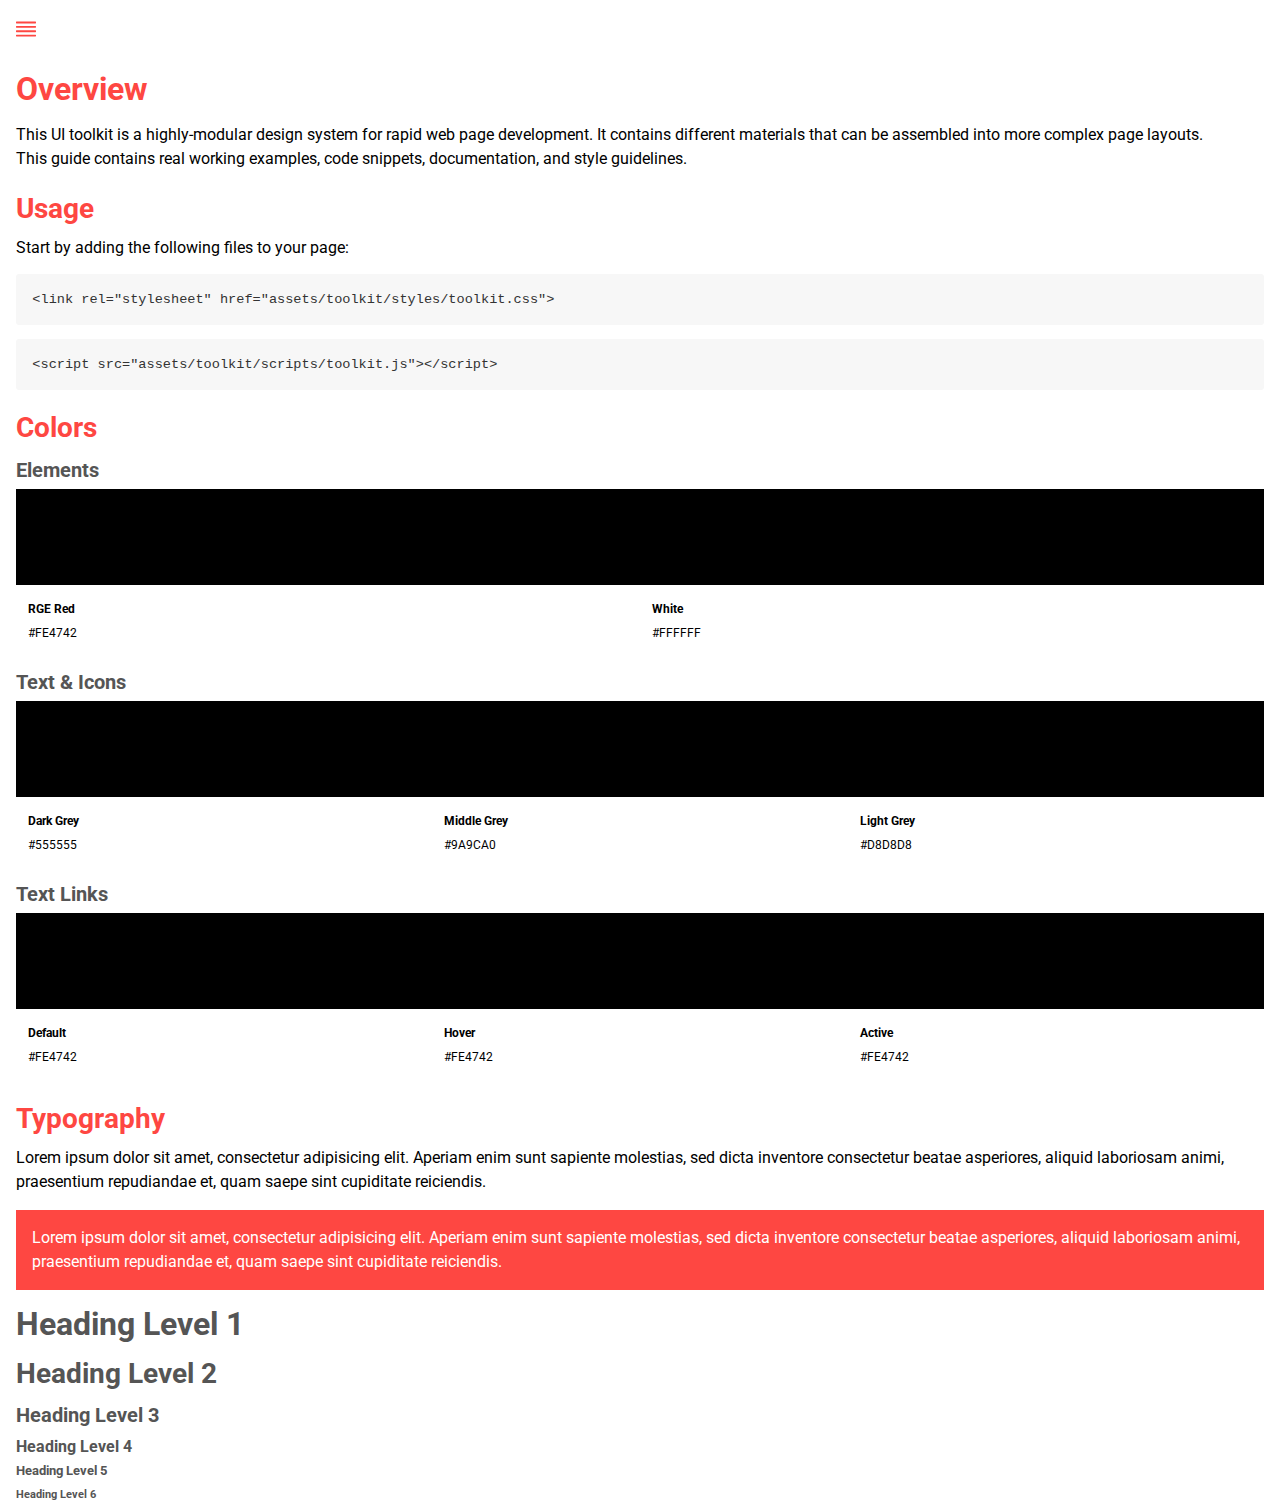
==== index.html @ f5a09e76 "adding in colors" ====
<!doctype html>
<html lang="">
<head>

	<meta charset="utf-8">
	<meta http-equiv="x-ua-compatible" content="ie=edge">
	<meta name="viewport" content="width=device-width, initial-scale=1">

	<title>Overview | Fabricator</title>

	<!-- reset styles -->
	<link rel="stylesheet" href=".//assets/toolkit/styles/reset.css">
	<!-- /reset styles -->

	<link rel="stylesheet" href=".//assets/fabricator/styles/f.css">

	<!-- toolkit styles -->
	<link rel="stylesheet" href=".//assets/toolkit/styles/toolkit.css">
	<!-- /toolkit styles -->

	<!-- custom fonts -->
	<link href="https://fonts.googleapis.com/css?family=Roboto" rel="stylesheet">
	<!-- /custom fonts -->

</head>
<body>

		<!-- fabricator icons -->
		<svg style="display: none;">
			<symbol id="f-icon-code" viewBox="0 0 512 512">
				<path d="M377.3 121.3l-40.5 40.4 94.4 94.3-94.4 94.3 40.5 40.4L512 256zM134.7 121.3L0 256l134.7 134.7 40.5-40.4L80.8 256l94.4-94.3zM281.8 103.8zM230.183 408.16l-29.233-7.97 80.85-296.484 29.234 7.972z"/>
			</symbol>
			<symbol id="f-icon-notes" viewBox="0 0 512 512">
				<path d="M443.8 0H68.2C30.6 0 0 30.5 0 68v264.2c0 16.6 8.9 29.5 25.9 37.5 15.3 7.2 33.1 8.4 40.1 8.5V512l201.6-134h176.1c37.6 0 68.2-30.3 68.2-67.8V68c.1-37.5-30.5-68-68.1-68zM114 438V330H68.2c-11.1 0-19.2-8.8-19.2-19.8V68c0-11 8.2-20 19.2-20h375.5c11.1 0 19.2 9 19.2 20v242.2c0 11-8.2 19.8-19.2 19.8H244.2L114 438z"/>
			</symbol>
			<symbol id="f-icon-labels" viewBox="0 0 512 512">
				<path d="M304 280c0 13.2-10.8 24-24 24h-48c-13.2 0-24-10.8-24-24v-48c0-13.2 10.8-24 24-24h48c13.2 0 24 10.8 24 24v48zM464 280c0 13.2-10.8 24-24 24h-48c-13.2 0-24-10.8-24-24v-48c0-13.2 10.8-24 24-24h48c13.2 0 24 10.8 24 24v48zM144 280c0 13.2-10.8 24-24 24H72c-13.2 0-24-10.8-24-24v-48c0-13.2 10.8-24 24-24h48c13.2 0 24 10.8 24 24v48z"/>
			</symbol>
			<symbol id="f-icon-menu" viewBox="0 0 512 512">
				<path d="M512 100c0 6.6-5.4 12-12 12H12c-6.6 0-12-5.4-12-12V76c0-6.6 5.4-12 12-12h488c6.6 0 12 5.4 12 12v24zM512 212c0 6.6-5.4 12-12 12H12c-6.6 0-12-5.4-12-12v-24c0-6.6 5.4-12 12-12h488c6.6 0 12 5.4 12 12v24zM512 324c0 6.6-5.4 12-12 12H12c-6.6 0-12-5.4-12-12v-24c0-6.6 5.4-12 12-12h488c6.6 0 12 5.4 12 12v24zM512 436c0 6.6-5.4 12-12 12H12c-6.6 0-12-5.4-12-12v-24c0-6.6 5.4-12 12-12h488c6.6 0 12 5.4 12 12v24z"/>
			</symbol>
			<symbol id="f-icon-settings" viewBox="0 0 512 512">
				<path d="M256 377.3c-67.5 0-121.6-53.9-121.6-121.3s54-121.3 121.6-121.3S377.6 188.6 377.6 256 323.5 377.3 256 377.3zm0-215.6c-52.7 0-94.6 41.8-94.6 94.3s41.9 94.3 94.6 94.3 94.6-41.8 94.6-94.3-41.9-94.3-94.6-94.3zM293.2 512h-72.9L200 450c-13.5-4-27-9.4-39.2-16.2l-59.4 29.6L50 412.3 79.7 353c-6.8-12.1-12.2-25.6-16.2-39.1L0 292.4v-72.8l62.1-20.2c4.1-13.5 9.5-26.9 16.2-39.1L48.6 101 100 49.9l59.4 29.6c12.2-6.7 25.7-12.1 39.2-16.2L220.2 0h72.9l20.3 62c13.5 4 27 9.4 39.2 16.2L412 48.5l51.3 51.2-29.7 59.3c6.8 12.1 12.2 25.6 16.2 39.1l62.1 20.2V291l-62.1 20.2c-4.1 13.5-9.5 26.9-16.2 39.1l29.7 59.3-51.3 51.2-59.4-29.6c-12.2 6.7-25.7 12.1-39.2 16.2L293.2 512zm-54.1-26.9h35.1l18.9-57.9 6.8-1.3c16.2-4 31.1-10.8 45.9-18.9l6.8-4 54 26.9 24.3-24.3-27-53.9 4.1-6.7c8.1-13.5 14.9-29.6 18.9-45.8l1.4-6.7 58.1-18.9v-35l-58.1-18.9-1.4-6.7c-4.1-16.2-10.8-31-18.9-45.8l-4.1-6.7 27-53.9-24.3-24.3-54 26.9-6.8-4c-14.8-8.2-29.7-14.9-45.9-19l-6.8-1.3L274.2 27h-35.1l-18.9 57.9-6.8 1.3c-16.2 4-31.1 10.8-45.9 18.9l-6.8 4-54-26.9-24.3 24.3 27 53.9-4.1 6.7c-8.1 13.5-14.9 29.6-18.9 45.8l-1.4 6.7-58 18.9v35l58.1 18.9 1.4 6.7c4.1 16.2 10.8 31 18.9 45.8l4.1 6.7-27 53.9 24.3 24.3 54-26.9 6.8 4c14.9 8.1 29.7 14.8 45.9 18.9l6.8 1.3 18.8 58z"/>
			</symbol>
		</svg>
		<!-- /fabricator icons -->
		<!-- fabricator menu -->
		<div class="f-menu">
		
			<div class="f-controls">
				<div class="f-control f-global-control" data-f-toggle-control="labels" title="Toggle Labels">
					<svg>
						<use xlink:href="#f-icon-labels" />
					</svg>
				</div>
				<div class="f-control f-global-control" data-f-toggle-control="notes" title="Toggle Notes">
					<svg>
						<use xlink:href="#f-icon-notes" />
					</svg>
				</div>
				<div class="f-control f-global-control" data-f-toggle-control="code" title="Toggle Code">
					<svg>
						<use xlink:href="#f-icon-code" />
					</svg>
				</div>
			</div>
		
			<ul>
		
				<li>
					<a href="index.html" class="f-menu__heading">Overview</a>
				</li>
		
				<li>
					<a href="components.html" class="f-menu__heading">Components</a>
					<ul>
						<li>
							<a href="components.html#button">Button</a>
						</li>
						<li>
							<a href="components.html#checkbox">Checkbox</a>
						</li>
						<li>
							<a href="components.html#lists">Lists</a>
						</li>
						<li>
							<a href="components.html#paragraph">Paragraph</a>
						</li>
						<li>
							<a href="components.html#radio">Radio</a>
						</li>
						<li>
							<a href="components.html#select">Select</a>
						</li>
						<li>
							<a href="components.html#table">Table</a>
						</li>
						<li>
							<a href="components.html#text-input">Text Input</a>
						</li>
						<li>
							<a href="components.html#textarea">Textarea</a>
						</li>
					</ul>
				</li>
				<li>
					<a href="structures.html" class="f-menu__heading">Structures</a>
					<ul>
						<li>
							<a href="structures.html#form">Form</a>
						</li>
					</ul>
				</li>
		
				<li>
					<a href="pages.html" class="f-menu__heading">Pages</a>
					<ul>
						<li>
							<a href="pages/home.html" target="_blank">Home</a>
						</li>
					</ul>
				</li>
		
				<li>
					<a href="docs.html" class="f-menu__heading">Docs</a>
					<ul>
						<li>
							<a href="docs.html#javascript">Javascript</a>
						</li>
					</ul>
				</li>
		
			</ul>
		
		
		</div>
		<!-- /fabricator menu -->
		<div class="f-container">
			<div class="f-control-bar">
				<div class="f-control f-menu-toggle">
					<svg>
						<use xlink:href="#f-icon-menu" />
					</svg>
				</div>
			</div>


	
<h1 class="headers-PatternLibrary">Overview</h1>

<p>This UI toolkit is a highly-modular design system for rapid web page development. It contains different materials that can be assembled into more complex page layouts.</p>

<p>This guide contains real working examples, code snippets, documentation, and style guidelines.</p>

<h2 class="headers-PatternLibrary">Usage</h2>

<p>Start by adding the following files to your page:</p>

<pre class="language-markup"><code class="language-markup">&lt;link rel=&quot;stylesheet&quot; href=&quot;assets/toolkit/styles/toolkit.css&quot;&gt;</code></pre>

<pre class="language-markup"><code class="language-markup">&lt;script src=&quot;assets/toolkit/scripts/toolkit.js&quot;&gt;&lt;/script&gt;</code></pre>


<h2 class="headers-PatternLibrary">Colors</h2>

<h3>Elements</h3>
	<div class="f-color-chips">
		<div class="f-color-chip">
			<div class="f-color-chip__name">RGE Red</div>
			<div class="f-color-chip__color">#FE4742</div>
		</div>
		<div class="f-color-chip">
			<div class="f-color-chip__name">White</div>
			<div class="f-color-chip__color">#FFFFFF</div>
		</div>
	</div>
<h3>Text &amp; Icons</h3>
	<div class="f-color-chips">
		<div class="f-color-chip">
			<div class="f-color-chip__name">Dark Grey</div>
			<div class="f-color-chip__color">#555555</div>
		</div>
		<div class="f-color-chip">
			<div class="f-color-chip__name">Middle Grey</div>
			<div class="f-color-chip__color">#9A9CA0</div>
		</div>
		<div class="f-color-chip">
			<div class="f-color-chip__name">Light Grey</div>
			<div class="f-color-chip__color">#D8D8D8</div>
		</div>
	</div>
<h3>Text Links</h3>
		<div class="f-color-chips">
			<div class="f-color-chip">
				<div class="f-color-chip__name">Default</div>
				<div class="f-color-chip__color">#FE4742</div>
			</div>
			<div class="f-color-chip">
				<div class="f-color-chip__name">Hover</div>
				<div class="f-color-chip__color">#FE4742</div>
			</div>
			<div class="f-color-chip">
				<div class="f-color-chip__name">Active</div>
				<div class="f-color-chip__color">#FE4742</div>
			</div>
		</div>


<h2 class="headers-PatternLibrary">Typography</h2>

<p>Lorem ipsum dolor sit amet, consectetur adipisicing elit. Aperiam enim sunt sapiente molestias, sed dicta inventore consectetur beatae asperiores, aliquid laboriosam animi, praesentium repudiandae et, quam saepe sint cupiditate reiciendis.</p>

<div class="row-Red">
<p class="text-White">Lorem ipsum dolor sit amet, consectetur adipisicing elit. Aperiam enim sunt sapiente molestias, sed dicta inventore consectetur beatae asperiores, aliquid laboriosam animi, praesentium repudiandae et, quam saepe sint cupiditate reiciendis.</p>
</div>

<h1>Heading Level 1</h1>
<h2>Heading Level 2</h2>
<h3>Heading Level 3</h3>
<h4>Heading Level 4</h4>
<h5>Heading Level 5</h5>
<h6>Heading Level 6</h6>



		</div>
	<script src=".//assets/fabricator/scripts/f.js"></script>

	<!-- toolkit scripts -->
	<script src=".//assets/toolkit/scripts/toolkit.js"></script>
	<!-- /toolkit scripts -->

</body>
</html>
---- assets/fabricator/styles/f.css ----
/**
 * Fabricator styles
 * @author Luke Askew
 * Class selectors are namespaced with "f-"
 */
/**
 * Github-like theme for Prism.js
 * @author Luke Askew http://github.com/lukeaskew
 */
code,
code[class*='language-'],
pre[class*='language-'] {
  color: #333;
  text-align: left;
  white-space: pre;
  word-spacing: normal;
  -moz-tab-size: 4;
       tab-size: 4;
  -webkit-hyphens: none;
      -ms-hyphens: none;
          hyphens: none;
  font-family: Consolas, 'Liberation Mono', Menlo, Courier, monospace;
  line-height: 1.4;
  direction: ltr;
  cursor: text;
  letter-spacing: normal; }

pre[class*='language-'] {
  overflow: auto;
  margin: 1em 0;
  padding: 1.2em;
  border-radius: 3px;
  font-size: 85%; }

p code,
li code,
table code {
  margin: 0;
  border-radius: 3px;
  padding: 0.2em 0;
  font-size: 85%; }
  p code:before, p code:after,
  li code:before,
  li code:after,
  table code:before,
  table code:after {
    letter-spacing: -0.2em;
    content: '\00a0'; }

code,
:not(pre) > code[class*='language-'],
pre[class*='language-'] {
  background: #f7f7f7; }

:not(pre) > code[class*='language-'] {
  padding: 0.1em;
  border-radius: 0.3em; }

.token.comment, .token.prolog, .token.doctype, .token.cdata {
  color: #969896; }

.token.punctuation, .token.string, .token.atrule, .token.attr-value {
  color: #183691; }

.token.property, .token.tag {
  color: #63a35c; }

.token.boolean, .token.number {
  color: #0086b3; }

.token.selector, .token.attr-name,
.token.attr-value .punctuation:first-child, .token.keyword, .token.regex, .token.important {
  color: #a71d5d; }

.token.operator, .token.entity, .token.url,
.language-css .token.string {
  color: #a71d5d; }

.token.entity {
  cursor: help; }

.namespace {
  opacity: 0.7; }

.f-color-chips {
  display: flex;
  flex-wrap: wrap; }

.f-color-chip {
  flex-grow: 1;
  flex-shrink: 0;
  flex-basis: 100%;
  border-top-width: 8em;
  border-top-style: solid;
  border-bottom-width: 0;
  border-bottom-style: solid;
  background-color: #fff;
  font-weight: 700;
  font-size: 0.75em;
  padding: 1em;
  margin-bottom: 2em; }
  @media (min-width: 60em) {
    .f-color-chip {
      flex-basis: 13em; } }
  .f-color-chip .f-color-chip__color {
    background-color: #fff;
    content: attr(data-color);
    font-weight: 400; }

.f-controls {
  box-sizing: border-box; }
  .f-controls:after {
    clear: both; }
  .f-controls:before, .f-controls:after {
    display: table;
    content: ' '; }
  .f-controls .f-control {
    display: block;
    float: left;
    text-align: center;
    width: 33.33333%;
    margin: 0;
    padding: 1rem 0; }
    .f-controls .f-control.f-active {
      box-shadow: inset 0 0.25rem 0 0 #FE4742; }
      .f-controls .f-control.f-active use {
        fill: #FE4742; }
    .f-controls .f-control svg {
      vertical-align: middle; }
      .f-controls .f-control svg use {
        fill: #FE4742; }

.f-control {
  box-sizing: border-box;
  display: inline-block;
  cursor: pointer;
  margin-left: 0.66rem; }
  .f-control:first-child {
    margin-left: 0; }
  .f-control svg {
    width: 1.25rem;
    height: 1.25rem; }
    .f-control svg use {
      fill: #FE4742; }

.f-control-bar {
  padding: 1rem 0; }
  .f-control-bar:after {
    clear: both; }
  .f-control-bar:before, .f-control-bar:after {
    display: table;
    content: ' '; }

.f-menu-toggle {
  cursor: pointer;
  vertical-align: middle; }
  .f-menu-toggle svg {
    display: block;
    float: left;
    margin-bottom: -1px; }

.f-item-group {
  margin-top: 3rem;
  margin-bottom: 3rem;
  padding-bottom: 3rem;
  border-bottom: 1px solid #cccccc; }
  .f-item-group:after {
    clear: both; }
  .f-item-group:before, .f-item-group:after {
    display: table;
    content: ' '; }
  .f-item-group:last-child {
    border-bottom: 0;
    margin-bottom: 0; }
  .f-item-group ~ .f-item-group {
    margin-top: 0; }
  .f-item-group > .f-item-group {
    padding-bottom: 1.5rem;
    margin-bottom: 1.5rem;
    border-bottom: 0; }
    .f-item-group > .f-item-group:first-of-type {
      margin-top: 0; }
    .f-item-group > .f-item-group:last-child {
      margin-bottom: 0;
      padding-bottom: 0; }

.f-item-code {
  margin-top: 2rem; }

.f-item-preview:after {
  clear: both; }

.f-item-preview:before, .f-item-preview:after {
  display: table;
  content: ' '; }

.f-item-border-bottom {
  border-bottom: 1px solid #cccccc; }

.f-item-heading-group {
  margin-bottom: 2rem;
  vertical-align: middle; }
  .f-item-heading-group:after {
    clear: both; }
  .f-item-heading-group:before, .f-item-heading-group:after {
    display: table;
    content: ' '; }

.f-item-heading {
  margin-top: 0;
  margin-bottom: 0;
  display: inline-block;
  vertical-align: middle;
  line-height: 1; }

.f-item-controls {
  display: inline-block;
  vertical-align: middle;
  margin-left: 0.5rem; }
  .f-item-controls .f-control {
    width: 1.25rem;
    height: 1.25rem;
    display: block;
    float: left; }
    .f-item-controls .f-control:hover use {
      fill: #FE4742; }
    .f-item-controls .f-control use {
      fill: #FE4742; }

.f-item-hidden {
  display: none; }

.f-item-notes {
  font-size: 0.875rem; }

html {
  height: 100%; }
  html.f-menu-active {
    overflow: hidden; }
    @media (min-width: 60em) {
      html.f-menu-active {
        overflow: auto; } }

body {
  margin: 0;
  position: relative; }
  .f-menu-active body {
    width: 100%;
    height: 100%;
    overflow: hidden; }
    @media (min-width: 60em) {
      .f-menu-active body {
        overflow: auto;
        height: auto; } }

.f-container {
  box-sizing: border-box;
  position: relative;
  padding: 0 1em;
  z-index: 0;
  min-height: 100vh; 
  -webkit-transition: all .5s;
  -o-transition: all .5s;
  -moz-transition: all .5s;
  transition: all .5s;}
  .f-container:after {
    clear: both; }
  .f-container:before, .f-container:after {
    display: table;
    content: ' '; }
  .f-menu-active .f-container {
    transform: translate(14rem, 0); }
    @media (min-width: 60em) {
      .f-menu-active .f-container {
        margin-left: 14rem;
        transform: translate(0, 0); } }

.f-menu {
  box-sizing: border-box;
  position: fixed;
  top: 0;
  left: 0;
  transform: translate(-14rem, 0);
  width: 14rem;
  height: 100%;
  z-index: 1;
  background-color: white;
  overflow-x: hidden;
  overflow-y: auto;
  -webkit-overflow-scrolling: touch; 
  -webkit-transition: all .5s;
  -moz-transition: all .5s;
  -o-transition: all .5s;
  transition: all .5s;
}
  .f-menu-active .f-menu {
    transform: translate(0, 0); 
    -webkit-transition: all .5s;
    -moz-transition: all .5s;
    -o-transition: all .5s;
    transition: all .5s;}
  .f-menu ul {
    margin-top: 0;
    margin-bottom: 0;
    padding-left: 0; }
  .f-menu > ul {
    margin-top: 0;
    margin-bottom: 1rem; }
    .f-menu > ul > li {
      margin-top: 1rem; }
  .f-menu li {
    list-style-type: none;
    margin-top: 0;
    margin-bottom: 0; }
  .f-menu a {
    display: block;
    padding: 0.33rem 2rem;
    color: #757575 !important;
    text-decoration: none;
    font-size: 0.875rem;
    line-height: 1.5; }
    .f-menu a:hover {
      color: #757575 !important;
      text-decoration: underline; }
    .f-menu a.f-active {
      box-shadow: inset 0.25rem 0 0 0 #757575; }
  .f-menu .f-menu__heading {
    padding-left: 1.5rem;
    font-weight: 700;
    font-size: 0.875rem; }
    .f-menu .f-menu__heading:hover {
      color: #757575; }

/*# sourceMappingURL=[data-uri] */
---- assets/toolkit/styles/toolkit.css ----
body{font-family:sans-serif}

h1, h2, h3, h4, h5, h6 {font-family: 'Roboto', sans-serif; color: #555555;}

h3 {
	margin: .625em 0 .375em;
	font-weight: 700;
    font-size: 1.25em;
    line-height: 1.2;
}

h2 {
	margin: .75em 0 .375em;
	font-weight: 700;
    font-size: 1.75em;
    line-height: 1.2;
}

.headers-PatternLibrary{color:#FE4742;}

.f-menu-active .f-menu {
    transform: translate(0, 0);
    -webkit-transition: all .35s;
    -moz-transition: all .35s;
    -o-transition: all .35s;
    transition: all .35s;
}

.f-menu {
    -webkit-transition: all .35s;
    -moz-transition: all .35s;
    -o-transition: all .35s;
    transition: all .35s;
}

.f-container {
    -webkit-transition: all .35s;
    -moz-transition: all .35s;
    -o-transition: all .35s;
    transition: all .35s;
}

p, body {
    font-family: 'Roboto';
    margin: 0;
    line-height: 150%;
}

.text-White {
	color: #FFFFFF;
}

.row-Red {
	height: auto;
	margin: 1rem 0;
	padding: 1rem;
	background-color: #FE4742;
	display: block;
}

.f-color-chip {
    margin-bottom: 0em;
}
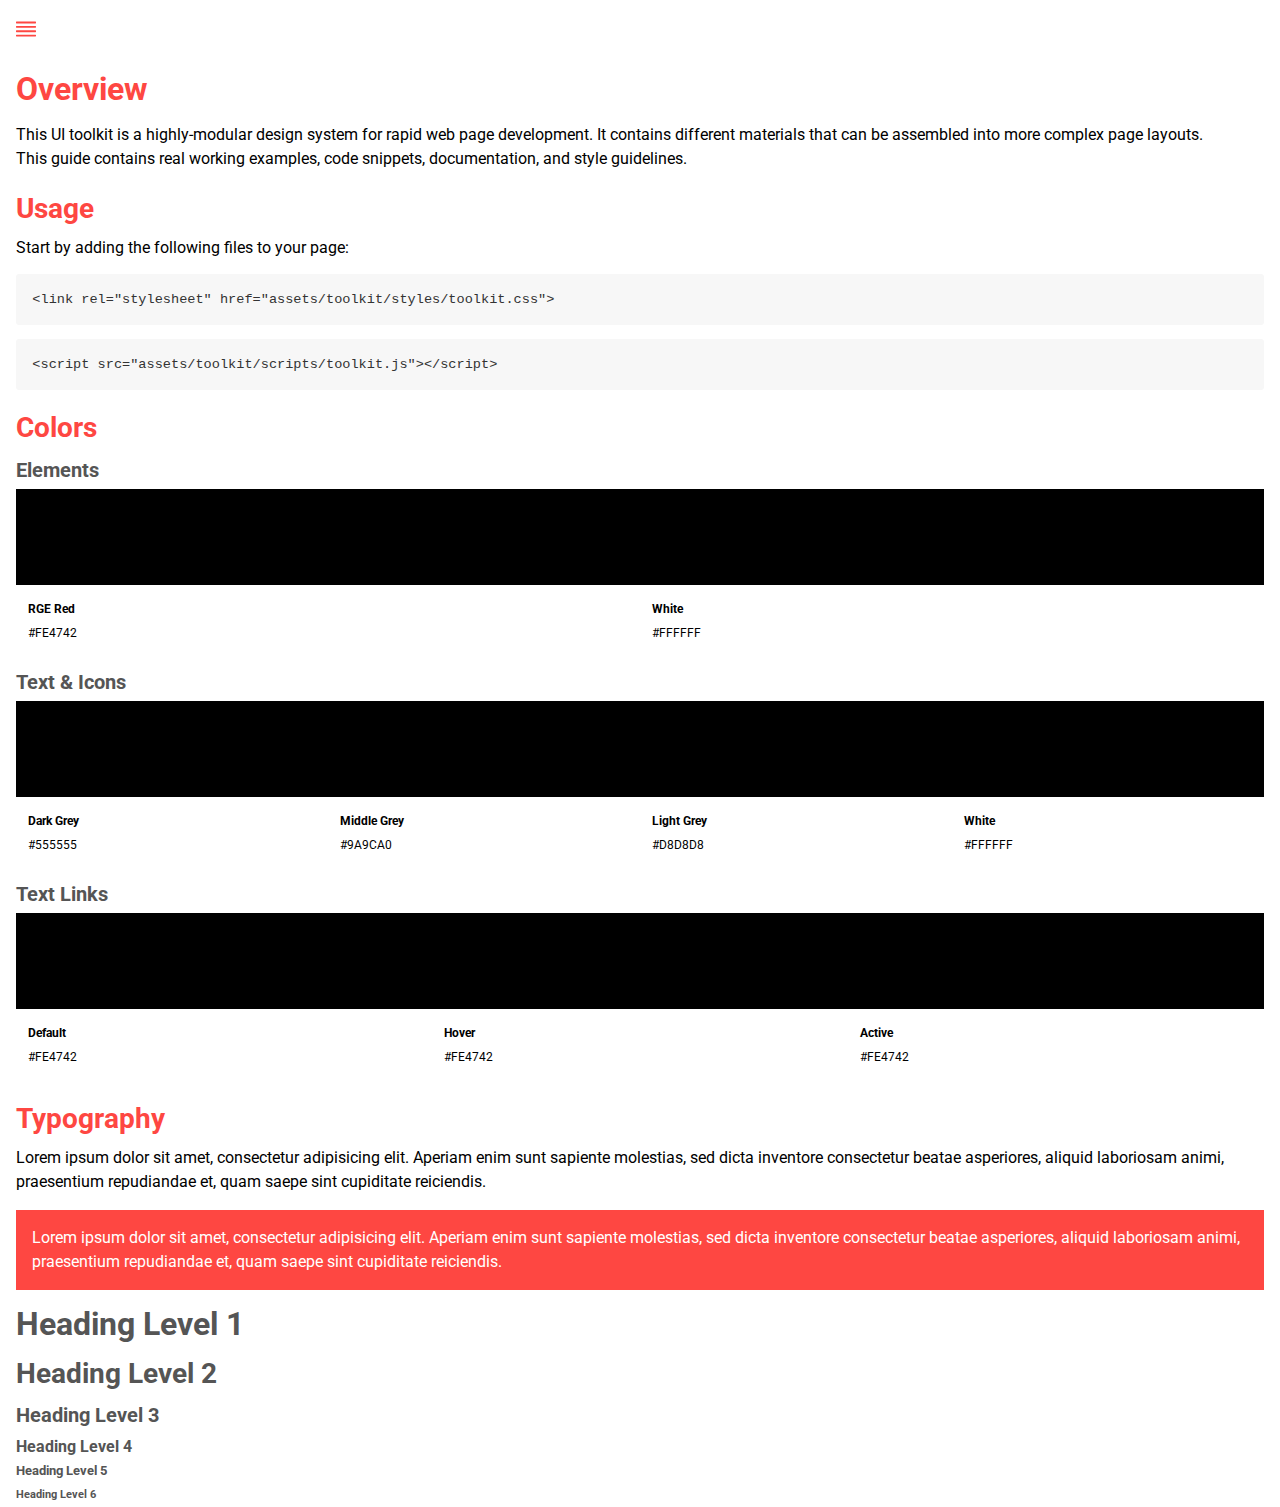
==== commit 4787f68f: "adding more colors" ====
--- a/index.html
+++ b/index.html
@@ -187,6 +187,10 @@
 		<div class="f-color-chip">
 			<div class="f-color-chip__name">Light Grey</div>
 			<div class="f-color-chip__color">#D8D8D8</div>
+		</div>
+		<div class="f-color-chip">
+			<div class="f-color-chip__name">White</div>
+			<div class="f-color-chip__color">#FFFFFF</div>
 		</div>
 	</div>
 <h3>Text Links</h3>
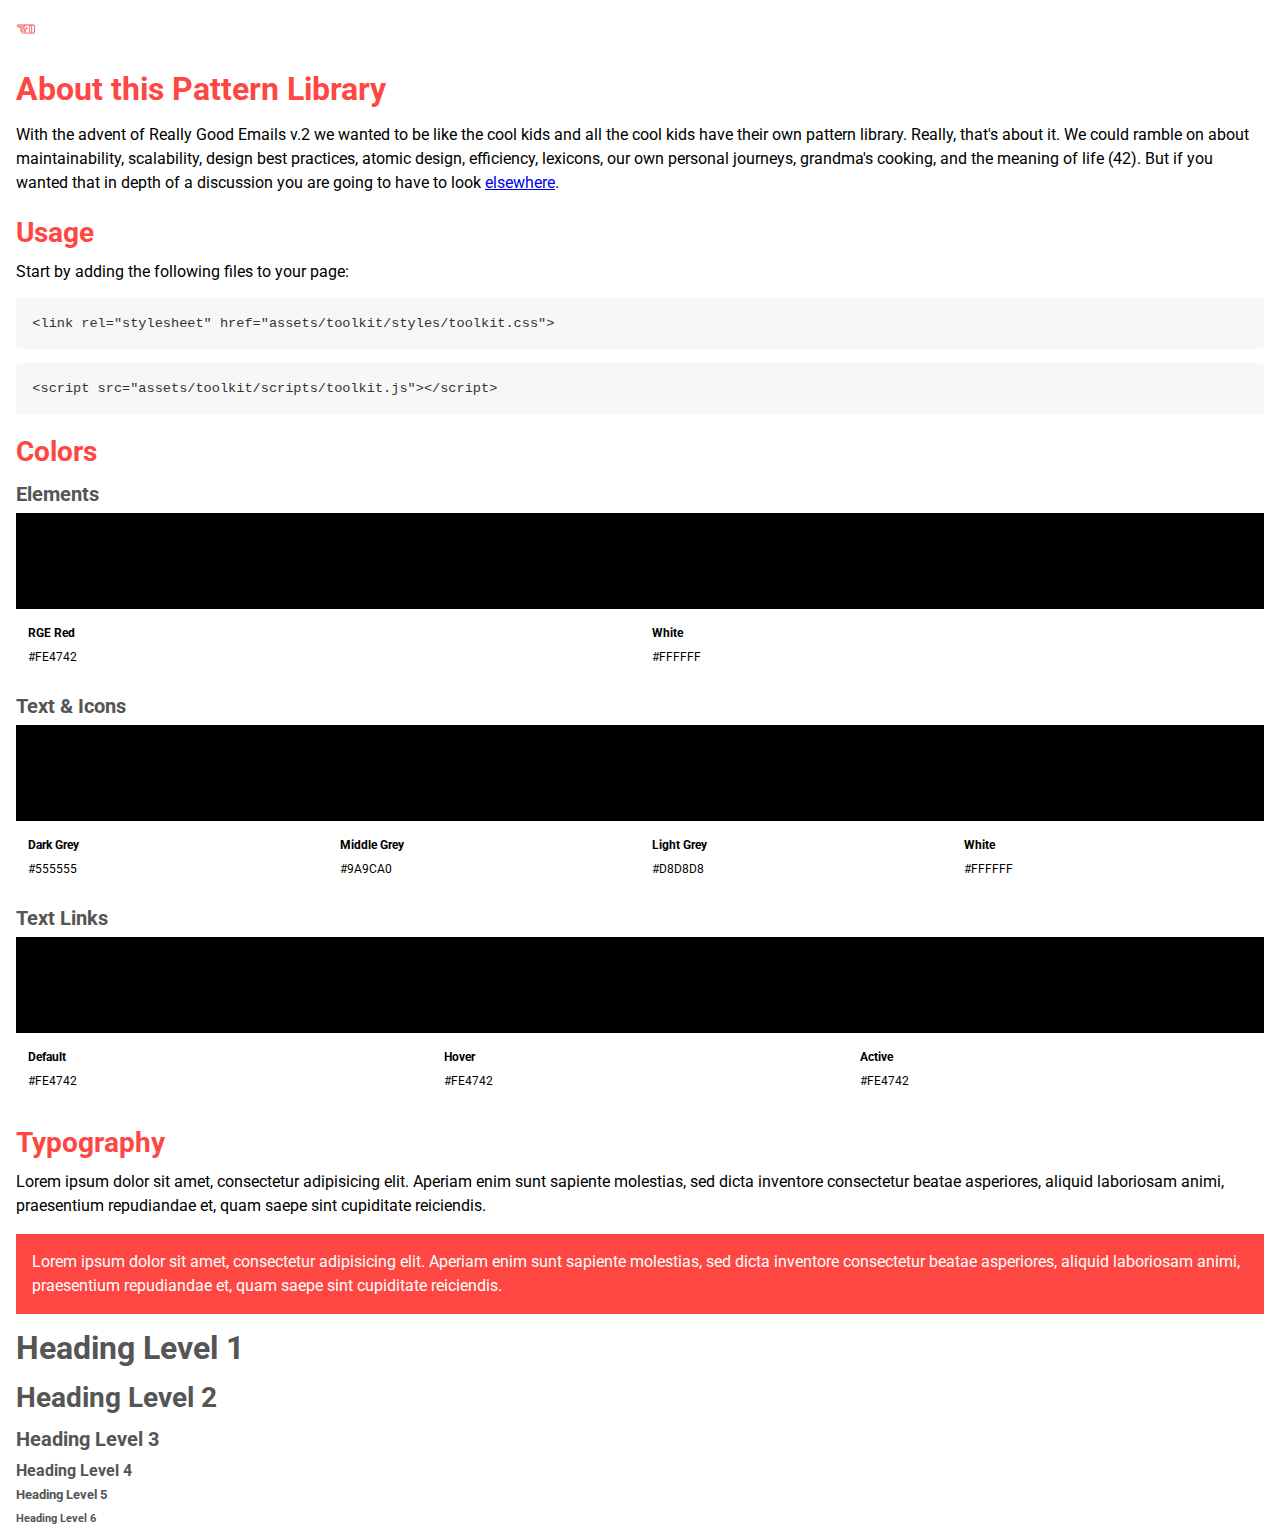
==== commit f92a49c7: "adding stupid words" ====
--- a/index.html
+++ b/index.html
@@ -36,8 +36,11 @@
 			<symbol id="f-icon-labels" viewBox="0 0 512 512">
 				<path d="M304 280c0 13.2-10.8 24-24 24h-48c-13.2 0-24-10.8-24-24v-48c0-13.2 10.8-24 24-24h48c13.2 0 24 10.8 24 24v48zM464 280c0 13.2-10.8 24-24 24h-48c-13.2 0-24-10.8-24-24v-48c0-13.2 10.8-24 24-24h48c13.2 0 24 10.8 24 24v48zM144 280c0 13.2-10.8 24-24 24H72c-13.2 0-24-10.8-24-24v-48c0-13.2 10.8-24 24-24h48c13.2 0 24 10.8 24 24v48z"/>
 			</symbol>
+			<symbol id="f-icon-rge" viewBox="0 0 512 512">
+				<defs><style>.a{fill:#f04d4e;}.b{fill:#ef6c72;}</style></defs><title>RGE-EmailIcon-01</title><path class="a" d="M256,109.45317a123.84214,123.84214,0,0,1,114.43216,171.065l116.29959-68.326-10.601-9.89716L280.45468,19.61039a37.13673,37.13673,0,0,0-48.90936,0L35.86911,202.29494l-10.601,9.89716,116.29967,68.326A123.84211,123.84211,0,0,1,256,109.45317Z"/><path class="b" d="M11.90771,229.22456A43.49518,43.49518,0,0,0,8,246.7128V468.44138A37.13214,37.13214,0,0,0,14.68783,489.394L234.824,360.126l-13.662-8.05746-52.04036-30.52725Z"/><path class="a" d="M206.48439,252a49.51562,49.51562,0,1,0,99.03123,0H206.48439Z"/><circle class="a" cx="209.57912" cy="223.95802" r="9.28418"/><circle class="a" cx="302.4209" cy="223.95802" r="9.28418"/><path class="a" d="M500.09229,229.22455L342.852,321.5412l-52.014,30.52728-13.74109,8.0575-20.56836,12.07635L486.27557,500.033a37.94771,37.94771,0,0,0,11.03656-10.53345A37.47059,37.47059,0,0,0,504,468.44135V246.71277A43.49643,43.49643,0,0,0,500.09229,229.22455Z"/><path class="b" d="M256.01324,372.50488L33.13788,503.65112A37.149,37.149,0,0,0,45.55865,506H466.44135a37.18641,37.18641,0,0,0,12.42725-2.34888,37.93733,37.93733,0,0,0,7.407-3.61816l-229.747-127.83063Z"/>
+			</symbol>
 			<symbol id="f-icon-menu" viewBox="0 0 512 512">
-				<path d="M512 100c0 6.6-5.4 12-12 12H12c-6.6 0-12-5.4-12-12V76c0-6.6 5.4-12 12-12h488c6.6 0 12 5.4 12 12v24zM512 212c0 6.6-5.4 12-12 12H12c-6.6 0-12-5.4-12-12v-24c0-6.6 5.4-12 12-12h488c6.6 0 12 5.4 12 12v24zM512 324c0 6.6-5.4 12-12 12H12c-6.6 0-12-5.4-12-12v-24c0-6.6 5.4-12 12-12h488c6.6 0 12 5.4 12 12v24zM512 436c0 6.6-5.4 12-12 12H12c-6.6 0-12-5.4-12-12v-24c0-6.6 5.4-12 12-12h488c6.6 0 12 5.4 12 12v24z"/>
+				<defs><style>.a{fill:#f04d4e;fill-rule:evenodd;}</style></defs><title>hand</title><path class="a" d="M485.48853,331.8815V183.34317a40.68158,40.68158,0,0,0-40.63967-40.63153H63.04878a36.53947,36.53947,0,0,0,0,73.07894h52.73a36.30384,36.30384,0,0,0,7.44174,41.81539,36.49137,36.49137,0,0,0,14.30815,60.893,36.52214,36.52214,0,0,0,32.08493,54.00569H179.986a0.75833,0.75833,0,0,0,.08333.00827h32.06407c0.0542,0,.1084-0.00827.15853-0.00827H350.587a0.75815,0.75815,0,0,0,.08346.00827h94.1867a40.6771,40.6771,0,0,0,40.6314-40.6314h0Zm-20.84084,0a19.54393,19.54393,0,0,1-1.36758,7.07074,4.69132,4.69132,0,0,0-3.61851-1.75512,4.771,4.771,0,0,0-4.77795,4.77337A4.72026,4.72026,0,0,0,458.144,346.444a19.673,19.673,0,0,1-7.5336,4.269,4.76244,4.76244,0,0,0-9.52206.17087,4.42816,4.42816,0,0,0,.1584.78373H422.903a4.0815,4.0815,0,0,0,.1584-0.78373,4.77974,4.77974,0,0,0-9.55946,0,4.07184,4.07184,0,0,0,.1584.78373h-0.80879V163.55681h14.46235c0,0.04173-.01654.07074-0.01654,0.1126a4.77763,4.77763,0,1,0,9.55526,0c0-.04186-0.01667-0.07087-0.01667-0.1126h8.02114a19.81211,19.81211,0,0,1,19.79056,19.78637V331.8815h0ZM153.9171,335.9588a15.71264,15.71264,0,0,1,15.69647-15.68807H179.986a0.74724,0.74724,0,0,0,.08333.0084h32.06407a15.69424,15.69424,0,1,1,0,31.38848H180.06936v-0.00827H169.61357A15.7179,15.7179,0,0,1,153.9171,335.9588h0ZM47.35664,179.24908a15.70983,15.70983,0,0,1,15.69214-15.69227H207.72266a56.81045,56.81045,0,0,0-12.774,31.38861H63.04878a15.71331,15.71331,0,0,1-15.69214-15.69634h0Zm101.36584,36.5415H194.7027v31.38874H148.72248a15.69437,15.69437,0,0,1,0-31.38874h0Zm0,52.24637H196.241a36.64055,36.64055,0,0,0,28.0911,25.44359,15.61219,15.61219,0,0,1-12.1987,5.945H148.72248a15.69431,15.69431,0,0,1,0-31.38861h0Zm88.90874,41.81539a36.4819,36.4819,0,0,0,10.46011-19.84464,36.55411,36.55411,0,0,0,19.69451-32.39754v-8.18806a54.74545,54.74545,0,0,0,36.258,13.74542,8.34023,8.34023,0,0,0,0-16.68046,38.381,38.381,0,0,1-36.258-25.98126v-12.3529a10.42048,10.42048,0,1,0-20.841,0v49.45726a15.69641,15.69641,0,1,1-31.39281,0V202.47889a9.98454,9.98454,0,0,0-.13753-1.33412,10.12028,10.12028,0,0,0,.13753-1.33819,36.28777,36.28777,0,0,1,36.24977-36.24977h88.446V351.65934H245.08542a36.29149,36.29149,0,0,0-7.45421-41.807h0ZM361.093,163.55681h30.90934v188.1108H361.093V163.55681h0Zm0,0"/>
 			</symbol>
 			<symbol id="f-icon-settings" viewBox="0 0 512 512">
 				<path d="M256 377.3c-67.5 0-121.6-53.9-121.6-121.3s54-121.3 121.6-121.3S377.6 188.6 377.6 256 323.5 377.3 256 377.3zm0-215.6c-52.7 0-94.6 41.8-94.6 94.3s41.9 94.3 94.6 94.3 94.6-41.8 94.6-94.3-41.9-94.3-94.6-94.3zM293.2 512h-72.9L200 450c-13.5-4-27-9.4-39.2-16.2l-59.4 29.6L50 412.3 79.7 353c-6.8-12.1-12.2-25.6-16.2-39.1L0 292.4v-72.8l62.1-20.2c4.1-13.5 9.5-26.9 16.2-39.1L48.6 101 100 49.9l59.4 29.6c12.2-6.7 25.7-12.1 39.2-16.2L220.2 0h72.9l20.3 62c13.5 4 27 9.4 39.2 16.2L412 48.5l51.3 51.2-29.7 59.3c6.8 12.1 12.2 25.6 16.2 39.1l62.1 20.2V291l-62.1 20.2c-4.1 13.5-9.5 26.9-16.2 39.1l29.7 59.3-51.3 51.2-59.4-29.6c-12.2 6.7-25.7 12.1-39.2 16.2L293.2 512zm-54.1-26.9h35.1l18.9-57.9 6.8-1.3c16.2-4 31.1-10.8 45.9-18.9l6.8-4 54 26.9 24.3-24.3-27-53.9 4.1-6.7c8.1-13.5 14.9-29.6 18.9-45.8l1.4-6.7 58.1-18.9v-35l-58.1-18.9-1.4-6.7c-4.1-16.2-10.8-31-18.9-45.8l-4.1-6.7 27-53.9-24.3-24.3-54 26.9-6.8-4c-14.8-8.2-29.7-14.9-45.9-19l-6.8-1.3L274.2 27h-35.1l-18.9 57.9-6.8 1.3c-16.2 4-31.1 10.8-45.9 18.9l-6.8 4-54-26.9-24.3 24.3 27 53.9-4.1 6.7c-8.1 13.5-14.9 29.6-18.9 45.8l-1.4 6.7-58 18.9v35l58.1 18.9 1.4 6.7c4.1 16.2 10.8 31 18.9 45.8l4.1 6.7-27 53.9 24.3 24.3 54-26.9 6.8 4c14.9 8.1 29.7 14.8 45.9 18.9l6.8 1.3 18.8 58z"/>
@@ -46,7 +49,17 @@
 		<!-- /fabricator icons -->
 		<!-- fabricator menu -->
 		<div class="f-menu">
-		
+		<div class="f-control-bar-alt">
+			<div class="f-control f-menu-notoggle">
+				<svg>
+					<use xlink:href="#f-icon-rge" />
+				</svg> 
+			</div>
+			<div class="f-control f-menu-notoggle">
+				<h2 class="title-PatternLibrary">RGE Patterns</h2>
+			</div>
+		</div>
+
 			<div class="f-controls">
 				<div class="f-control f-global-control" data-f-toggle-control="labels" title="Toggle Labels">
 					<svg>
@@ -140,17 +153,14 @@
 				<div class="f-control f-menu-toggle">
 					<svg>
 						<use xlink:href="#f-icon-menu" />
-					</svg>
-				</div>
-			</div>
-
+					</svg> 
+				</div>
+			</div>
 
 	
-<h1 class="headers-PatternLibrary">Overview</h1>
-
-<p>This UI toolkit is a highly-modular design system for rapid web page development. It contains different materials that can be assembled into more complex page layouts.</p>
-
-<p>This guide contains real working examples, code snippets, documentation, and style guidelines.</p>
+<h1 class="headers-PatternLibrary">About this Pattern Library</h1>
+
+<p>With the advent of Really Good Emails v.2 we wanted to be like the cool kids and all the cool kids have their own pattern library. Really, that's about it. We could ramble on about maintainability, scalability, design best practices, atomic design, efficiency, lexicons, our own personal journeys, grandma's cooking, and the meaning of life (42). But if you wanted that in depth of a discussion you are going to have to look <a href="http://ux.mailchimp.com/patterns/about">elsewhere</a>.</p>
 
 <h2 class="headers-PatternLibrary">Usage</h2>
 
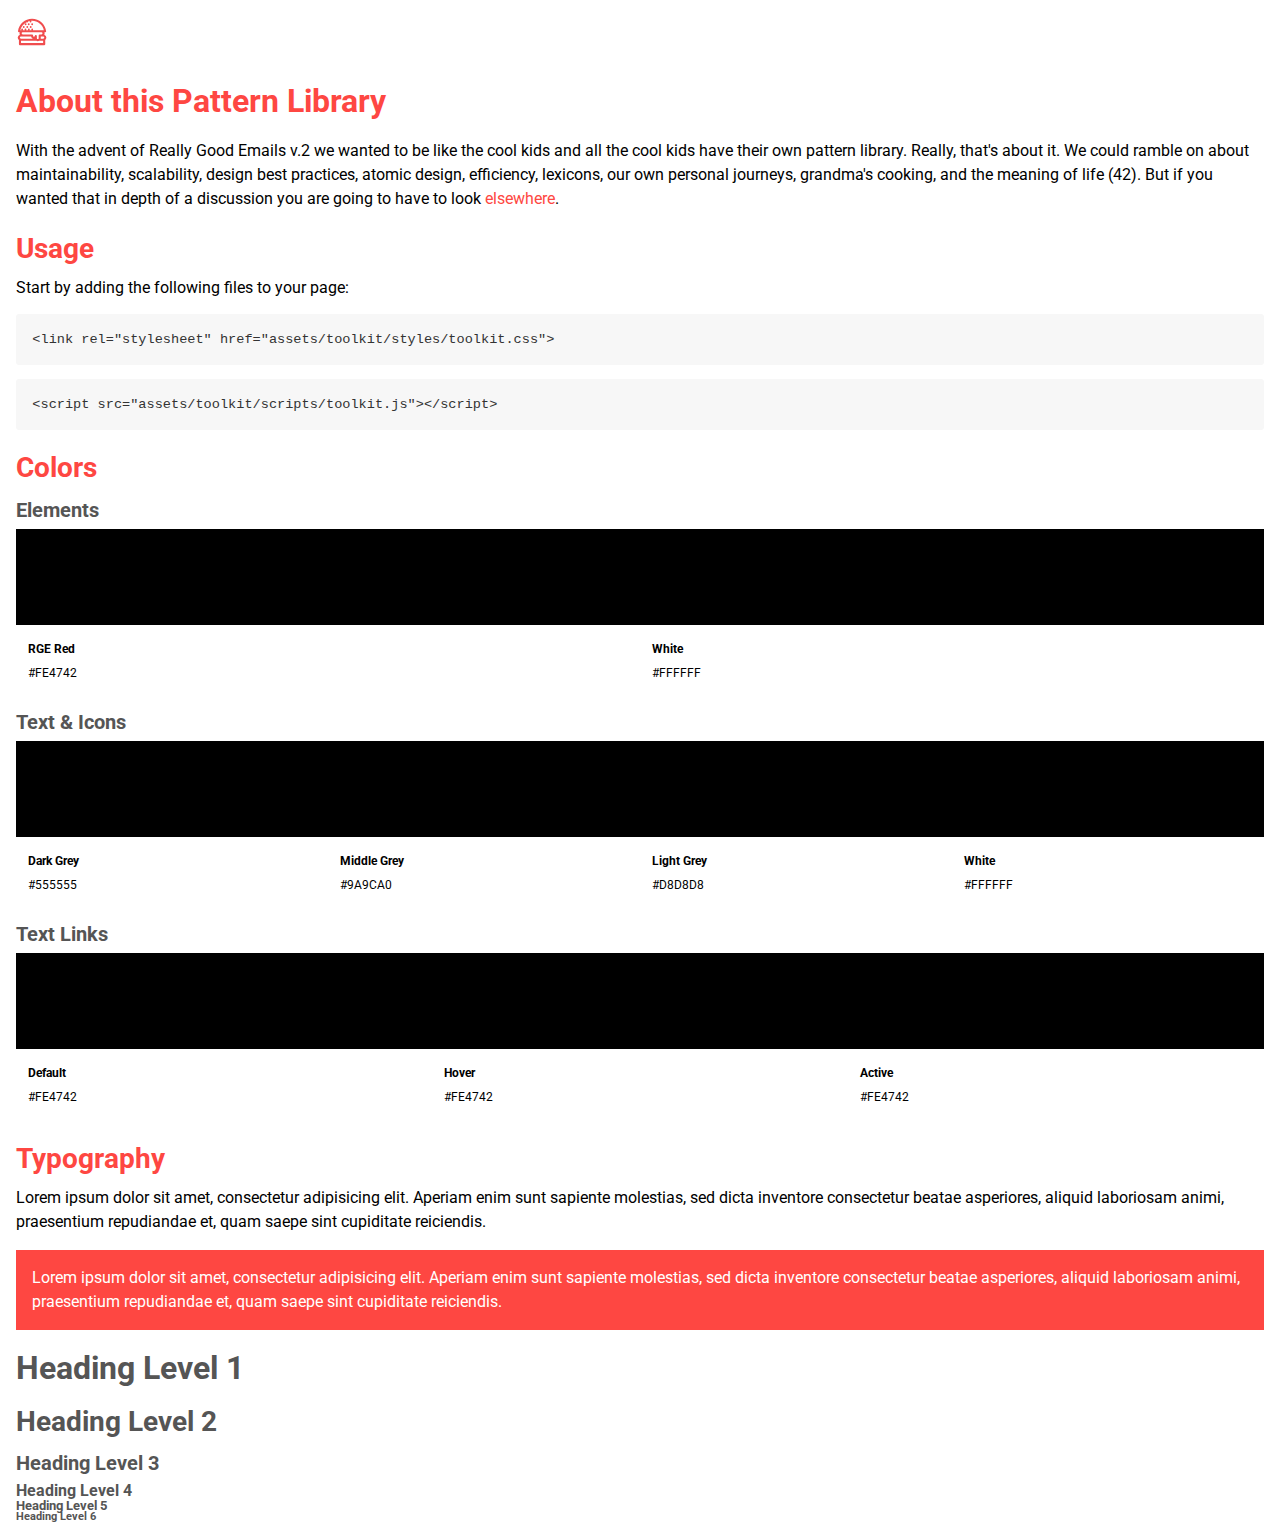
==== commit e40ce752: "adding silly spamburger" ====
--- a/index.html
+++ b/index.html
@@ -37,10 +37,10 @@
 				<path d="M304 280c0 13.2-10.8 24-24 24h-48c-13.2 0-24-10.8-24-24v-48c0-13.2 10.8-24 24-24h48c13.2 0 24 10.8 24 24v48zM464 280c0 13.2-10.8 24-24 24h-48c-13.2 0-24-10.8-24-24v-48c0-13.2 10.8-24 24-24h48c13.2 0 24 10.8 24 24v48zM144 280c0 13.2-10.8 24-24 24H72c-13.2 0-24-10.8-24-24v-48c0-13.2 10.8-24 24-24h48c13.2 0 24 10.8 24 24v48z"/>
 			</symbol>
 			<symbol id="f-icon-rge" viewBox="0 0 512 512">
-				<defs><style>.a{fill:#f04d4e;}.b{fill:#ef6c72;}</style></defs><title>RGE-EmailIcon-01</title><path class="a" d="M256,109.45317a123.84214,123.84214,0,0,1,114.43216,171.065l116.29959-68.326-10.601-9.89716L280.45468,19.61039a37.13673,37.13673,0,0,0-48.90936,0L35.86911,202.29494l-10.601,9.89716,116.29967,68.326A123.84211,123.84211,0,0,1,256,109.45317Z"/><path class="b" d="M11.90771,229.22456A43.49518,43.49518,0,0,0,8,246.7128V468.44138A37.13214,37.13214,0,0,0,14.68783,489.394L234.824,360.126l-13.662-8.05746-52.04036-30.52725Z"/><path class="a" d="M206.48439,252a49.51562,49.51562,0,1,0,99.03123,0H206.48439Z"/><circle class="a" cx="209.57912" cy="223.95802" r="9.28418"/><circle class="a" cx="302.4209" cy="223.95802" r="9.28418"/><path class="a" d="M500.09229,229.22455L342.852,321.5412l-52.014,30.52728-13.74109,8.0575-20.56836,12.07635L486.27557,500.033a37.94771,37.94771,0,0,0,11.03656-10.53345A37.47059,37.47059,0,0,0,504,468.44135V246.71277A43.49643,43.49643,0,0,0,500.09229,229.22455Z"/><path class="b" d="M256.01324,372.50488L33.13788,503.65112A37.149,37.149,0,0,0,45.55865,506H466.44135a37.18641,37.18641,0,0,0,12.42725-2.34888,37.93733,37.93733,0,0,0,7.407-3.61816l-229.747-127.83063Z"/>
+				<defs><style>.a{fill:#f04d4e;}.b{fill:#ef6c72;}</style></defs><title>RGE-EmailIcon-01</title><path class="a" d="M256,109.45317a123.84214,123.84214,0,0,1,114.43216,171.065l116.29959-68.326-10.601-9.89716L280.45468,19.61039a37.13673,37.13673,0,0,0-48.90936,0L35.86911,202.29494l-10.601,9.89716,116.29967,68.326A123.84211,123.84211,0,0,1,256,109.45317Z"></path><path class="b" d="M11.90771,229.22456A43.49518,43.49518,0,0,0,8,246.7128V468.44138A37.13214,37.13214,0,0,0,14.68783,489.394L234.824,360.126l-13.662-8.05746-52.04036-30.52725Z"></path><path class="a" d="M206.48439,252a49.51562,49.51562,0,1,0,99.03123,0H206.48439Z"></path><circle class="a" cx="209.57912" cy="223.95802" r="9.28418"></circle><circle class="a" cx="302.4209" cy="223.95802" r="9.28418"></circle><path class="a" d="M500.09229,229.22455L342.852,321.5412l-52.014,30.52728-13.74109,8.0575-20.56836,12.07635L486.27557,500.033a37.94771,37.94771,0,0,0,11.03656-10.53345A37.47059,37.47059,0,0,0,504,468.44135V246.71277A43.49643,43.49643,0,0,0,500.09229,229.22455Z"></path><path class="b" d="M256.01324,372.50488L33.13788,503.65112A37.149,37.149,0,0,0,45.55865,506H466.44135a37.18641,37.18641,0,0,0,12.42725-2.34888,37.93733,37.93733,0,0,0,7.407-3.61816l-229.747-127.83063Z"></path>
 			</symbol>
 			<symbol id="f-icon-menu" viewBox="0 0 512 512">
-				<defs><style>.a{fill:#f04d4e;fill-rule:evenodd;}</style></defs><title>hand</title><path class="a" d="M485.48853,331.8815V183.34317a40.68158,40.68158,0,0,0-40.63967-40.63153H63.04878a36.53947,36.53947,0,0,0,0,73.07894h52.73a36.30384,36.30384,0,0,0,7.44174,41.81539,36.49137,36.49137,0,0,0,14.30815,60.893,36.52214,36.52214,0,0,0,32.08493,54.00569H179.986a0.75833,0.75833,0,0,0,.08333.00827h32.06407c0.0542,0,.1084-0.00827.15853-0.00827H350.587a0.75815,0.75815,0,0,0,.08346.00827h94.1867a40.6771,40.6771,0,0,0,40.6314-40.6314h0Zm-20.84084,0a19.54393,19.54393,0,0,1-1.36758,7.07074,4.69132,4.69132,0,0,0-3.61851-1.75512,4.771,4.771,0,0,0-4.77795,4.77337A4.72026,4.72026,0,0,0,458.144,346.444a19.673,19.673,0,0,1-7.5336,4.269,4.76244,4.76244,0,0,0-9.52206.17087,4.42816,4.42816,0,0,0,.1584.78373H422.903a4.0815,4.0815,0,0,0,.1584-0.78373,4.77974,4.77974,0,0,0-9.55946,0,4.07184,4.07184,0,0,0,.1584.78373h-0.80879V163.55681h14.46235c0,0.04173-.01654.07074-0.01654,0.1126a4.77763,4.77763,0,1,0,9.55526,0c0-.04186-0.01667-0.07087-0.01667-0.1126h8.02114a19.81211,19.81211,0,0,1,19.79056,19.78637V331.8815h0ZM153.9171,335.9588a15.71264,15.71264,0,0,1,15.69647-15.68807H179.986a0.74724,0.74724,0,0,0,.08333.0084h32.06407a15.69424,15.69424,0,1,1,0,31.38848H180.06936v-0.00827H169.61357A15.7179,15.7179,0,0,1,153.9171,335.9588h0ZM47.35664,179.24908a15.70983,15.70983,0,0,1,15.69214-15.69227H207.72266a56.81045,56.81045,0,0,0-12.774,31.38861H63.04878a15.71331,15.71331,0,0,1-15.69214-15.69634h0Zm101.36584,36.5415H194.7027v31.38874H148.72248a15.69437,15.69437,0,0,1,0-31.38874h0Zm0,52.24637H196.241a36.64055,36.64055,0,0,0,28.0911,25.44359,15.61219,15.61219,0,0,1-12.1987,5.945H148.72248a15.69431,15.69431,0,0,1,0-31.38861h0Zm88.90874,41.81539a36.4819,36.4819,0,0,0,10.46011-19.84464,36.55411,36.55411,0,0,0,19.69451-32.39754v-8.18806a54.74545,54.74545,0,0,0,36.258,13.74542,8.34023,8.34023,0,0,0,0-16.68046,38.381,38.381,0,0,1-36.258-25.98126v-12.3529a10.42048,10.42048,0,1,0-20.841,0v49.45726a15.69641,15.69641,0,1,1-31.39281,0V202.47889a9.98454,9.98454,0,0,0-.13753-1.33412,10.12028,10.12028,0,0,0,.13753-1.33819,36.28777,36.28777,0,0,1,36.24977-36.24977h88.446V351.65934H245.08542a36.29149,36.29149,0,0,0-7.45421-41.807h0ZM361.093,163.55681h30.90934v188.1108H361.093V163.55681h0Zm0,0"/>
+				<defs><style></style></defs><title>hamburger</title><path class="a" d="M486,345.97085a51.08633,51.08633,0,0,0-32.91821-47.6101A49.028,49.028,0,0,0,454.41257,259.83h11.1479a16.76157,16.76157,0,0,0,16.62665-18.92994C467.56143,128.37078,370.85415,43.52661,257.24042,43.52661c-113.57961,0-210.29849,84.84416-224.946,197.37348A16.76157,16.76157,0,0,0,48.92173,259.83H60.07987a49.10534,49.10534,0,0,0,1.34171,38.53072A50.70273,50.70273,0,0,0,46.83,384.84826v63.98811H80.374V397.09219H324.86556a46.84078,46.84078,0,0,0,46.32436,0h62.92849v51.74419h33.544V384.87079A50.7925,50.7925,0,0,0,486,345.97085ZM168.27081,99.01975a14.24326,14.24326,0,0,0,10.488,4.65161A14.41367,14.41367,0,0,0,193.17155,89.247c0-.391-0.20132-0.72613-0.23476-1.11786a192.48446,192.48446,0,0,1,28.412-7.60323,14.122,14.122,0,0,0-3.23142,8.72109,14.41823,14.41823,0,1,0,28.83645,0,14.12431,14.12431,0,0,0-6.13868-11.47207c5.43439-.45793,10.90222-0.70429,16.42533-0.70429,90.32291,0,168.11186,62.92849,188.26066,149.21536H266.633a14.17226,14.17226,0,0,0,7.20058-12.21048,14.407,14.407,0,1,0-28.81393,0,14.1837,14.1837,0,0,0,7.2115,12.21048H212.85082a14.18291,14.18291,0,0,0,7.21218-12.21048,14.40731,14.40731,0,1,0-28.81461,0,14.18643,14.18643,0,0,0,7.18966,12.21048H159.06859a14.17368,14.17368,0,0,0,7.20058-12.21048,14.407,14.407,0,1,0-28.81393,0,14.19643,14.19643,0,0,0,7.20058,12.21048H105.28636a14.20709,14.20709,0,0,0,7.21218-12.21048,14.41277,14.41277,0,0,0-28.82553,0A14.19643,14.19643,0,0,0,90.8736,226.286H68.99136C82.029,170.49121,119.2296,124.59134,168.27081,99.01975Zm-88.657,264.52841a17.57152,17.57152,0,0,1,0-35.143h27.24906c0.27981,0.01092.57053,0.0894,0.86126,0.0894H241.13926a46.74523,46.74523,0,0,0,27.97588,35.05362H79.61377Zm282.95538-51.82563V355.33a14.34589,14.34589,0,0,1-28.69177,0V320.62311a16.772,16.772,0,0,0-33.544,0l-0.04436,1.03938a13.15925,13.15925,0,0,1-26.27656-1.03938v-8.90058a16.77765,16.77765,0,0,0-16.772-16.772H108.58467c-0.2682-.01092-0.548-0.02252-0.80461-0.02252a17.54912,17.54912,0,0,1,.10032-35.098H406.14253c0.1904,0.01092.36921,0.01092,0.53709,0.01092a17.55484,17.55484,0,0,1-.06688,35.10958H379.34116A16.77809,16.77809,0,0,0,362.56915,311.72253Zm72.32043,51.82563H395.28536a47.4079,47.4079,0,0,0,.82782-8.21812V328.49455h10.67769c0.14536,0,.29073-0.01092.45861-0.01092,0.23476,0,.44769-0.06756.68246-0.07848h26.95765A17.57151,17.57151,0,0,1,434.88958,363.54816Z"/><path class="a" d="M451.0134,467.46831H63.479a16.77247,16.77247,0,0,1,0-33.544H451.0134A16.77247,16.77247,0,0,1,451.0134,467.46831Z"/><circle class="a" cx="124.26663" cy="175.71535" r="14.79852"/><circle class="a" cx="180.38558" cy="175.71535" r="14.79852"/><circle class="a" cx="235.25058" cy="175.71535" r="14.79852"/><circle class="a" cx="258.54504" cy="132.04818" r="14.79852"/><circle class="a" cx="203.68005" cy="132.04818" r="14.79852"/><circle class="a" cx="154.18585" cy="132.04818" r="14.79852"/>
 			</symbol>
 			<symbol id="f-icon-settings" viewBox="0 0 512 512">
 				<path d="M256 377.3c-67.5 0-121.6-53.9-121.6-121.3s54-121.3 121.6-121.3S377.6 188.6 377.6 256 323.5 377.3 256 377.3zm0-215.6c-52.7 0-94.6 41.8-94.6 94.3s41.9 94.3 94.6 94.3 94.6-41.8 94.6-94.3-41.9-94.3-94.6-94.3zM293.2 512h-72.9L200 450c-13.5-4-27-9.4-39.2-16.2l-59.4 29.6L50 412.3 79.7 353c-6.8-12.1-12.2-25.6-16.2-39.1L0 292.4v-72.8l62.1-20.2c4.1-13.5 9.5-26.9 16.2-39.1L48.6 101 100 49.9l59.4 29.6c12.2-6.7 25.7-12.1 39.2-16.2L220.2 0h72.9l20.3 62c13.5 4 27 9.4 39.2 16.2L412 48.5l51.3 51.2-29.7 59.3c6.8 12.1 12.2 25.6 16.2 39.1l62.1 20.2V291l-62.1 20.2c-4.1 13.5-9.5 26.9-16.2 39.1l29.7 59.3-51.3 51.2-59.4-29.6c-12.2 6.7-25.7 12.1-39.2 16.2L293.2 512zm-54.1-26.9h35.1l18.9-57.9 6.8-1.3c16.2-4 31.1-10.8 45.9-18.9l6.8-4 54 26.9 24.3-24.3-27-53.9 4.1-6.7c8.1-13.5 14.9-29.6 18.9-45.8l1.4-6.7 58.1-18.9v-35l-58.1-18.9-1.4-6.7c-4.1-16.2-10.8-31-18.9-45.8l-4.1-6.7 27-53.9-24.3-24.3-54 26.9-6.8-4c-14.8-8.2-29.7-14.9-45.9-19l-6.8-1.3L274.2 27h-35.1l-18.9 57.9-6.8 1.3c-16.2 4-31.1 10.8-45.9 18.9l-6.8 4-54-26.9-24.3 24.3 27 53.9-4.1 6.7c-8.1 13.5-14.9 29.6-18.9 45.8l-1.4 6.7-58 18.9v35l58.1 18.9 1.4 6.7c4.1 16.2 10.8 31 18.9 45.8l4.1 6.7-27 53.9 24.3 24.3 54-26.9 6.8 4c14.9 8.1 29.7 14.8 45.9 18.9l6.8 1.3 18.8 58z"/>
@@ -150,7 +150,7 @@
 		<!-- /fabricator menu -->
 		<div class="f-container">
 			<div class="f-control-bar">
-				<div class="f-control f-menu-toggle">
+				<div class="f-control f-menu-toggle icon-Menu">
 					<svg>
 						<use xlink:href="#f-icon-menu" />
 					</svg> 
--- a/assets/toolkit/styles/toolkit.css
+++ b/assets/toolkit/styles/toolkit.css
@@ -1,7 +1,7 @@
 
 body{font-family:sans-serif}
 
-h1, h2, h3, h4, h5, h6 {font-family: 'Roboto', sans-serif; color: #555555;}
+h1, h2, h3, h4, h5, h6 {font-family: 'Roboto', sans-serif; color: #555555; line-height: 100%;}
 
 h3 {
 	margin: .625em 0 .375em;
@@ -17,7 +17,14 @@
     line-height: 1.2;
 }
 
+a {
+	text-decoration: none;
+	color:#FE4742;
+}
+
 .headers-PatternLibrary{color:#FE4742;}
+
+.title-PatternLibrary{color:#FE4742;margin:0;padding:0;}
 
 .f-menu-active .f-menu {
     transform: translate(0, 0);
@@ -61,4 +68,47 @@
 
 .f-color-chip {
     margin-bottom: 0em;
-}+}
+
+.f-control-bar {
+	height: auto;
+	background-color: #FFFFFF;
+/*	width: 100%;
+	position: fixed;*/
+}
+
+.f-control-bar-alt {
+	padding: 1rem 0 1rem 1rem;
+	height: auto;
+}
+
+.f-control{
+    height: 4rem;
+    width: 4rem;
+}
+
+.f-menu-notoggle {
+    cursor: pointer;
+    vertical-align: middle;
+}
+
+.f-menu-toggle svg {
+    display: block;
+    float: left;
+    margin-bottom: -1px;
+    height: inherit;
+    width: inherit;
+}
+
+.f-menu-notoggle svg {
+	display: block;
+    float: left;
+    margin-bottom: -1px;
+    height: inherit;
+    width: inherit;
+}
+
+.icon-Menu {
+	height: 2rem;
+	width: 2rem;
+}
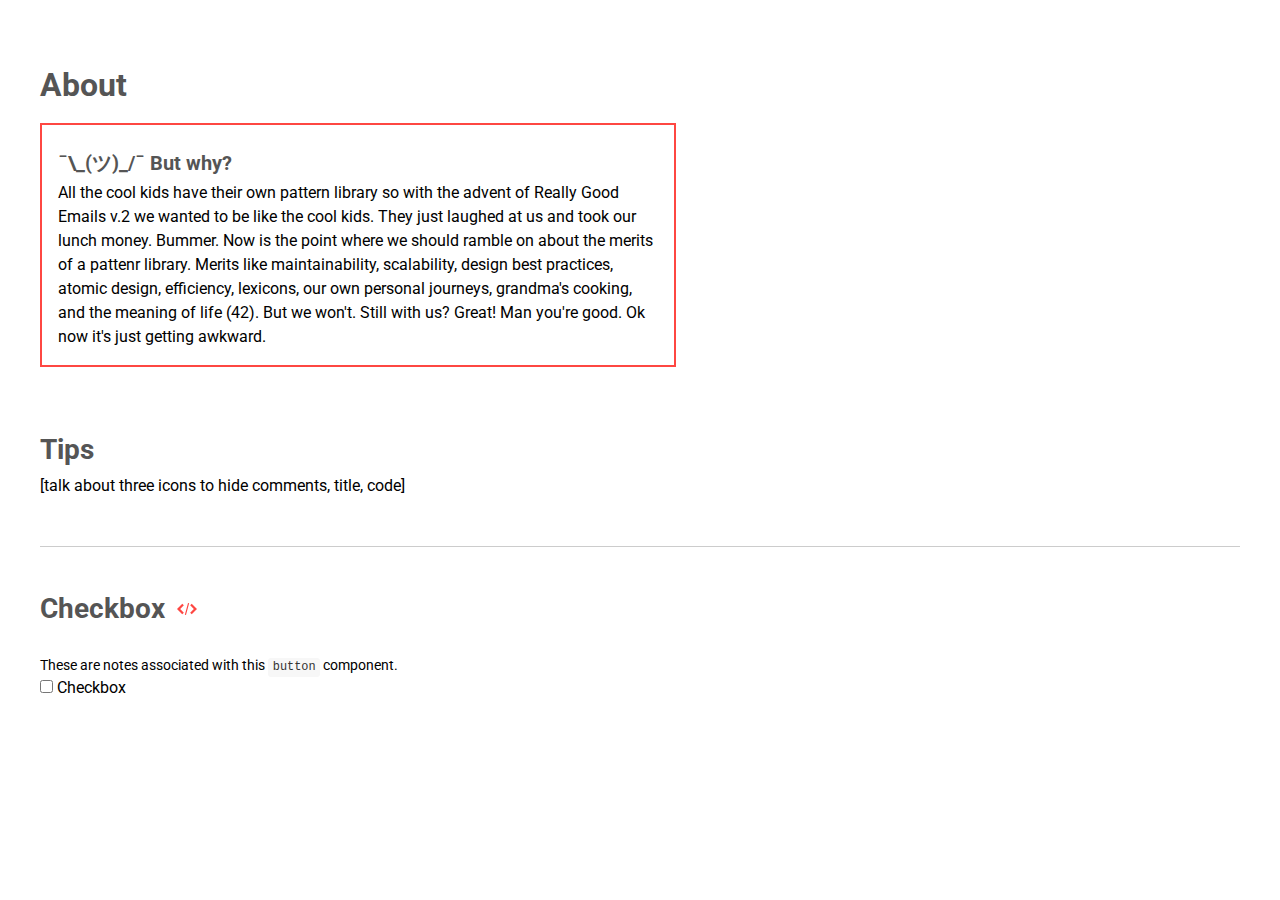
==== commit 4ed377b6: "adding favicon" ====
--- a/index.html
+++ b/index.html
@@ -19,8 +19,16 @@
 	<!-- /toolkit styles -->
 
 	<!-- custom fonts -->
-	<link href="https://fonts.googleapis.com/css?family=Roboto" rel="stylesheet">
+	<link href="https://fonts.googleapis.com/css?family=Roboto:400,700" rel="stylesheet">
 	<!-- /custom fonts -->
+
+	<!-- favicons -->
+	<link rel="icon" type="image/png" href=".//assets/toolkit/styles/favicon.ico">
+	<link rel="shortcut icon" href="http://reallygoodemails.com/wp-content/uploads/2014/10/favicon-32x322.png?v=2">
+	<link rel="apple-touch-icon" href="http://reallygoodemails.com/wp-content/uploads/2014/10/apple-touch-icon-144x1441.png?v=2">
+	<link rel="apple-touch-icon" href="http://reallygoodemails.com/wp-content/uploads/2014/10/apple-touch-icon-114x1141.png?v=2">
+	<link rel="apple-touch-icon" href="http://reallygoodemails.com/wp-content/uploads/2014/10/apple-touch-icon-72x72.png?v=2">
+	<!-- /favicons -->
 
 </head>
 <body>
@@ -39,6 +47,9 @@
 			<symbol id="f-icon-rge" viewBox="0 0 512 512">
 				<defs><style>.a{fill:#f04d4e;}.b{fill:#ef6c72;}</style></defs><title>RGE-EmailIcon-01</title><path class="a" d="M256,109.45317a123.84214,123.84214,0,0,1,114.43216,171.065l116.29959-68.326-10.601-9.89716L280.45468,19.61039a37.13673,37.13673,0,0,0-48.90936,0L35.86911,202.29494l-10.601,9.89716,116.29967,68.326A123.84211,123.84211,0,0,1,256,109.45317Z"></path><path class="b" d="M11.90771,229.22456A43.49518,43.49518,0,0,0,8,246.7128V468.44138A37.13214,37.13214,0,0,0,14.68783,489.394L234.824,360.126l-13.662-8.05746-52.04036-30.52725Z"></path><path class="a" d="M206.48439,252a49.51562,49.51562,0,1,0,99.03123,0H206.48439Z"></path><circle class="a" cx="209.57912" cy="223.95802" r="9.28418"></circle><circle class="a" cx="302.4209" cy="223.95802" r="9.28418"></circle><path class="a" d="M500.09229,229.22455L342.852,321.5412l-52.014,30.52728-13.74109,8.0575-20.56836,12.07635L486.27557,500.033a37.94771,37.94771,0,0,0,11.03656-10.53345A37.47059,37.47059,0,0,0,504,468.44135V246.71277A43.49643,43.49643,0,0,0,500.09229,229.22455Z"></path><path class="b" d="M256.01324,372.50488L33.13788,503.65112A37.149,37.149,0,0,0,45.55865,506H466.44135a37.18641,37.18641,0,0,0,12.42725-2.34888,37.93733,37.93733,0,0,0,7.407-3.61816l-229.747-127.83063Z"></path>
 			</symbol>
+			<symbol id="f-icon-MenuWhite" viewBox="0 0 512 512">
+				<defs><style>.c{fill:#FFFFFF;}</style></defs><title>hamburger</title><path class="c" d="M486,345.97085a51.08633,51.08633,0,0,0-32.91821-47.6101A49.028,49.028,0,0,0,454.41257,259.83h11.1479a16.76157,16.76157,0,0,0,16.62665-18.92994C467.56143,128.37078,370.85415,43.52661,257.24042,43.52661c-113.57961,0-210.29849,84.84416-224.946,197.37348A16.76157,16.76157,0,0,0,48.92173,259.83H60.07987a49.10534,49.10534,0,0,0,1.34171,38.53072A50.70273,50.70273,0,0,0,46.83,384.84826v63.98811H80.374V397.09219H324.86556a46.84078,46.84078,0,0,0,46.32436,0h62.92849v51.74419h33.544V384.87079A50.7925,50.7925,0,0,0,486,345.97085ZM168.27081,99.01975a14.24326,14.24326,0,0,0,10.488,4.65161A14.41367,14.41367,0,0,0,193.17155,89.247c0-.391-0.20132-0.72613-0.23476-1.11786a192.48446,192.48446,0,0,1,28.412-7.60323,14.122,14.122,0,0,0-3.23142,8.72109,14.41823,14.41823,0,1,0,28.83645,0,14.12431,14.12431,0,0,0-6.13868-11.47207c5.43439-.45793,10.90222-0.70429,16.42533-0.70429,90.32291,0,168.11186,62.92849,188.26066,149.21536H266.633a14.17226,14.17226,0,0,0,7.20058-12.21048,14.407,14.407,0,1,0-28.81393,0,14.1837,14.1837,0,0,0,7.2115,12.21048H212.85082a14.18291,14.18291,0,0,0,7.21218-12.21048,14.40731,14.40731,0,1,0-28.81461,0,14.18643,14.18643,0,0,0,7.18966,12.21048H159.06859a14.17368,14.17368,0,0,0,7.20058-12.21048,14.407,14.407,0,1,0-28.81393,0,14.19643,14.19643,0,0,0,7.20058,12.21048H105.28636a14.20709,14.20709,0,0,0,7.21218-12.21048,14.41277,14.41277,0,0,0-28.82553,0A14.19643,14.19643,0,0,0,90.8736,226.286H68.99136C82.029,170.49121,119.2296,124.59134,168.27081,99.01975Zm-88.657,264.52841a17.57152,17.57152,0,0,1,0-35.143h27.24906c0.27981,0.01092.57053,0.0894,0.86126,0.0894H241.13926a46.74523,46.74523,0,0,0,27.97588,35.05362H79.61377Zm282.95538-51.82563V355.33a14.34589,14.34589,0,0,1-28.69177,0V320.62311a16.772,16.772,0,0,0-33.544,0l-0.04436,1.03938a13.15925,13.15925,0,0,1-26.27656-1.03938v-8.90058a16.77765,16.77765,0,0,0-16.772-16.772H108.58467c-0.2682-.01092-0.548-0.02252-0.80461-0.02252a17.54912,17.54912,0,0,1,.10032-35.098H406.14253c0.1904,0.01092.36921,0.01092,0.53709,0.01092a17.55484,17.55484,0,0,1-.06688,35.10958H379.34116A16.77809,16.77809,0,0,0,362.56915,311.72253Zm72.32043,51.82563H395.28536a47.4079,47.4079,0,0,0,.82782-8.21812V328.49455h10.67769c0.14536,0,.29073-0.01092.45861-0.01092,0.23476,0,.44769-0.06756.68246-0.07848h26.95765A17.57151,17.57151,0,0,1,434.88958,363.54816Z"/><path class="c" d="M451.0134,467.46831H63.479a16.77247,16.77247,0,0,1,0-33.544H451.0134A16.77247,16.77247,0,0,1,451.0134,467.46831Z"/><circle class="c" cx="124.26663" cy="175.71535" r="14.79852"/><circle class="c" cx="180.38558" cy="175.71535" r="14.79852"/><circle class="c" cx="235.25058" cy="175.71535" r="14.79852"/><circle class="c" cx="258.54504" cy="132.04818" r="14.79852"/><circle class="c" cx="203.68005" cy="132.04818" r="14.79852"/><circle class="c" cx="154.18585" cy="132.04818" r="14.79852"/>
+			</symbol>
 			<symbol id="f-icon-menu" viewBox="0 0 512 512">
 				<defs><style></style></defs><title>hamburger</title><path class="a" d="M486,345.97085a51.08633,51.08633,0,0,0-32.91821-47.6101A49.028,49.028,0,0,0,454.41257,259.83h11.1479a16.76157,16.76157,0,0,0,16.62665-18.92994C467.56143,128.37078,370.85415,43.52661,257.24042,43.52661c-113.57961,0-210.29849,84.84416-224.946,197.37348A16.76157,16.76157,0,0,0,48.92173,259.83H60.07987a49.10534,49.10534,0,0,0,1.34171,38.53072A50.70273,50.70273,0,0,0,46.83,384.84826v63.98811H80.374V397.09219H324.86556a46.84078,46.84078,0,0,0,46.32436,0h62.92849v51.74419h33.544V384.87079A50.7925,50.7925,0,0,0,486,345.97085ZM168.27081,99.01975a14.24326,14.24326,0,0,0,10.488,4.65161A14.41367,14.41367,0,0,0,193.17155,89.247c0-.391-0.20132-0.72613-0.23476-1.11786a192.48446,192.48446,0,0,1,28.412-7.60323,14.122,14.122,0,0,0-3.23142,8.72109,14.41823,14.41823,0,1,0,28.83645,0,14.12431,14.12431,0,0,0-6.13868-11.47207c5.43439-.45793,10.90222-0.70429,16.42533-0.70429,90.32291,0,168.11186,62.92849,188.26066,149.21536H266.633a14.17226,14.17226,0,0,0,7.20058-12.21048,14.407,14.407,0,1,0-28.81393,0,14.1837,14.1837,0,0,0,7.2115,12.21048H212.85082a14.18291,14.18291,0,0,0,7.21218-12.21048,14.40731,14.40731,0,1,0-28.81461,0,14.18643,14.18643,0,0,0,7.18966,12.21048H159.06859a14.17368,14.17368,0,0,0,7.20058-12.21048,14.407,14.407,0,1,0-28.81393,0,14.19643,14.19643,0,0,0,7.20058,12.21048H105.28636a14.20709,14.20709,0,0,0,7.21218-12.21048,14.41277,14.41277,0,0,0-28.82553,0A14.19643,14.19643,0,0,0,90.8736,226.286H68.99136C82.029,170.49121,119.2296,124.59134,168.27081,99.01975Zm-88.657,264.52841a17.57152,17.57152,0,0,1,0-35.143h27.24906c0.27981,0.01092.57053,0.0894,0.86126,0.0894H241.13926a46.74523,46.74523,0,0,0,27.97588,35.05362H79.61377Zm282.95538-51.82563V355.33a14.34589,14.34589,0,0,1-28.69177,0V320.62311a16.772,16.772,0,0,0-33.544,0l-0.04436,1.03938a13.15925,13.15925,0,0,1-26.27656-1.03938v-8.90058a16.77765,16.77765,0,0,0-16.772-16.772H108.58467c-0.2682-.01092-0.548-0.02252-0.80461-0.02252a17.54912,17.54912,0,0,1,.10032-35.098H406.14253c0.1904,0.01092.36921,0.01092,0.53709,0.01092a17.55484,17.55484,0,0,1-.06688,35.10958H379.34116A16.77809,16.77809,0,0,0,362.56915,311.72253Zm72.32043,51.82563H395.28536a47.4079,47.4079,0,0,0,.82782-8.21812V328.49455h10.67769c0.14536,0,.29073-0.01092.45861-0.01092,0.23476,0,.44769-0.06756.68246-0.07848h26.95765A17.57151,17.57151,0,0,1,434.88958,363.54816Z"/><path class="a" d="M451.0134,467.46831H63.479a16.77247,16.77247,0,0,1,0-33.544H451.0134A16.77247,16.77247,0,0,1,451.0134,467.46831Z"/><circle class="a" cx="124.26663" cy="175.71535" r="14.79852"/><circle class="a" cx="180.38558" cy="175.71535" r="14.79852"/><circle class="a" cx="235.25058" cy="175.71535" r="14.79852"/><circle class="a" cx="258.54504" cy="132.04818" r="14.79852"/><circle class="a" cx="203.68005" cy="132.04818" r="14.79852"/><circle class="a" cx="154.18585" cy="132.04818" r="14.79852"/>
 			</symbol>
@@ -49,107 +60,142 @@
 		<!-- /fabricator icons -->
 		<!-- fabricator menu -->
 		<div class="f-menu">
-		<div class="f-control-bar-alt">
-			<div class="f-control f-menu-notoggle">
+				<a href="http://reallygoodemails.github.io/RGE-patternlibrary/index.html" class="menu-Link">
+					<div class="f-control-bar-alt">
+						<div class="f-control f-menu-notoggle">
+							<svg>
+								<use xlink:href="#f-icon-rge" />
+							</svg> 
+						</div>
+						<div class="f-control f-menu-notoggle">
+							<h2 >RGE Patterns</h2>
+						</div>
+					</div>
+				</a>
+
+			<div class="f-controls">
+				<div class="f-control f-global-control" data-f-toggle-control="labels" title="Toggle Labels">
+					<svg>
+						<use xlink:href="#f-icon-labels" />
+					</svg>
+				</div>
+				<div class="f-control f-global-control" data-f-toggle-control="notes" title="Toggle Notes">
+					<svg>
+						<use xlink:href="#f-icon-notes" />
+					</svg>
+				</div>
+				<div class="f-control f-global-control" data-f-toggle-control="code" title="Toggle Code">
+					<svg>
+						<use xlink:href="#f-icon-code" />
+					</svg>
+				</div>
+			</div>
+		
+			<ul>
+		
+				<li>
+					<a href="index.html" class="f-menu__heading">About</a>
+					<ul>
+						<li>
+							<a href="index.html#about-Tips">Tips</a>
+						</li>
+					</ul>
+				</li>
+
+				<li>
+					<a href="colors.html" class="f-menu__heading">Colors</a>
+					<ul>
+						<li>
+							<a href="colors.html#color-Elements">Elements</a>
+						</li>
+						<li>
+							<a href="colors.html#color-Icons">Text &amp; Icons</a>
+						</li>
+						<li>
+							<a href="colors.html#color-TextLinks">Text Links</a>
+						</li>
+						<li>
+							<a href="colors.html#color-TextButtons">Text Buttons</a>
+						</li>
+					</ul>
+				</li>
+				
+				<li>
+					<a href="typography.html" class="f-menu__heading">Typography</a>
+					<ul>
+						<li>
+							<a href="pages/home.html" target="_blank">Home</a>
+						</li>
+					</ul>
+				</li>
+		
+				<li>
+					<a href="components.html" class="f-menu__heading">Components</a>
+					<ul>
+						<li>
+							<a href="components.html#button">Button</a>
+						</li>
+						<li>
+							<a href="components.html#checkbox">Checkbox</a>
+						</li>
+						<li>
+							<a href="components.html#lists">Lists</a>
+						</li>
+						<li>
+							<a href="components.html#paragraph">Paragraph</a>
+						</li>
+						<li>
+							<a href="components.html#radio">Radio</a>
+						</li>
+						<li>
+							<a href="components.html#select">Select</a>
+						</li>
+						<li>
+							<a href="components.html#table">Table</a>
+						</li>
+						<li>
+							<a href="components.html#text-input">Text Input</a>
+						</li>
+						<li>
+							<a href="components.html#textarea">Textarea</a>
+						</li>
+					</ul>
+				</li>
+				<li>
+					<a href="structures.html" class="f-menu__heading">Structures</a>
+					<ul>
+						<li>
+							<a href="structures.html#form">Form</a>
+						</li>
+					</ul>
+				</li>
+		
+				<li>
+					<a href="docs.html" class="f-menu__heading">Docs</a>
+					<ul>
+						<li>
+							<a href="docs.html#javascript">Javascript</a>
+						</li>
+					</ul>
+				</li>
+		
+			</ul>
+		
+		
+		</div>
+		<!-- /fabricator menu -->
+		<div class="f-container">
+
+		<div class="banner-Image">
+			<div class="f-control f-menu-toggle icon-Menu">
 				<svg>
-					<use xlink:href="#f-icon-rge" />
+					<use xlink:href="#f-icon-MenuWhite" />
 				</svg> 
 			</div>
-			<div class="f-control f-menu-notoggle">
-				<h2 class="title-PatternLibrary">RGE Patterns</h2>
-			</div>
-		</div>
-
-			<div class="f-controls">
-				<div class="f-control f-global-control" data-f-toggle-control="labels" title="Toggle Labels">
-					<svg>
-						<use xlink:href="#f-icon-labels" />
-					</svg>
-				</div>
-				<div class="f-control f-global-control" data-f-toggle-control="notes" title="Toggle Notes">
-					<svg>
-						<use xlink:href="#f-icon-notes" />
-					</svg>
-				</div>
-				<div class="f-control f-global-control" data-f-toggle-control="code" title="Toggle Code">
-					<svg>
-						<use xlink:href="#f-icon-code" />
-					</svg>
-				</div>
-			</div>
-		
-			<ul>
-		
-				<li>
-					<a href="index.html" class="f-menu__heading">Overview</a>
-				</li>
-		
-				<li>
-					<a href="components.html" class="f-menu__heading">Components</a>
-					<ul>
-						<li>
-							<a href="components.html#button">Button</a>
-						</li>
-						<li>
-							<a href="components.html#checkbox">Checkbox</a>
-						</li>
-						<li>
-							<a href="components.html#lists">Lists</a>
-						</li>
-						<li>
-							<a href="components.html#paragraph">Paragraph</a>
-						</li>
-						<li>
-							<a href="components.html#radio">Radio</a>
-						</li>
-						<li>
-							<a href="components.html#select">Select</a>
-						</li>
-						<li>
-							<a href="components.html#table">Table</a>
-						</li>
-						<li>
-							<a href="components.html#text-input">Text Input</a>
-						</li>
-						<li>
-							<a href="components.html#textarea">Textarea</a>
-						</li>
-					</ul>
-				</li>
-				<li>
-					<a href="structures.html" class="f-menu__heading">Structures</a>
-					<ul>
-						<li>
-							<a href="structures.html#form">Form</a>
-						</li>
-					</ul>
-				</li>
-		
-				<li>
-					<a href="pages.html" class="f-menu__heading">Pages</a>
-					<ul>
-						<li>
-							<a href="pages/home.html" target="_blank">Home</a>
-						</li>
-					</ul>
-				</li>
-		
-				<li>
-					<a href="docs.html" class="f-menu__heading">Docs</a>
-					<ul>
-						<li>
-							<a href="docs.html#javascript">Javascript</a>
-						</li>
-					</ul>
-				</li>
-		
-			</ul>
-		
-		
-		</div>
-		<!-- /fabricator menu -->
-		<div class="f-container">
-			<div class="f-control-bar">
+			<h1>About</h1>
+		</div>
+
+<!-- 			<div class="f-control-bar">
 				<div class="f-control f-menu-toggle icon-Menu">
 					<svg>
 						<use xlink:href="#f-icon-menu" />
@@ -157,84 +203,53 @@
 				</div>
 			</div>
 
-	
-<h1 class="headers-PatternLibrary">About this Pattern Library</h1>
-
-<p>With the advent of Really Good Emails v.2 we wanted to be like the cool kids and all the cool kids have their own pattern library. Really, that's about it. We could ramble on about maintainability, scalability, design best practices, atomic design, efficiency, lexicons, our own personal journeys, grandma's cooking, and the meaning of life (42). But if you wanted that in depth of a discussion you are going to have to look <a href="http://ux.mailchimp.com/patterns/about">elsewhere</a>.</p>
-
-<h2 class="headers-PatternLibrary">Usage</h2>
-
-<p>Start by adding the following files to your page:</p>
-
-<pre class="language-markup"><code class="language-markup">&lt;link rel=&quot;stylesheet&quot; href=&quot;assets/toolkit/styles/toolkit.css&quot;&gt;</code></pre>
-
-<pre class="language-markup"><code class="language-markup">&lt;script src=&quot;assets/toolkit/scripts/toolkit.js&quot;&gt;&lt;/script&gt;</code></pre>
-
-
-<h2 class="headers-PatternLibrary">Colors</h2>
-
-<h3>Elements</h3>
-	<div class="f-color-chips">
-		<div class="f-color-chip">
-			<div class="f-color-chip__name">RGE Red</div>
-			<div class="f-color-chip__color">#FE4742</div>
-		</div>
-		<div class="f-color-chip">
-			<div class="f-color-chip__name">White</div>
-			<div class="f-color-chip__color">#FFFFFF</div>
+
+
+<h1 class="headers-PatternLibrary">About this Pattern Library</h1> -->
+<div class="row-RedOutline">
+<h3>¯\_(ツ)_/¯ But why?</h3>
+<p>All the cool kids have their own pattern library so with the advent of Really Good Emails v.2 we wanted to be like the cool kids. They just laughed at us and took our lunch money. Bummer. Now is the point where we should ramble on about the merits of a pattenr library. Merits like maintainability, scalability, design best practices, atomic design, efficiency, lexicons, our own personal journeys, grandma's cooking, and the meaning of life (42). But we won't. Still with us? Great! Man you're good. Ok now it's just getting awkward.</p></div>
+
+<div class="f-item-group">
+<h2  id="about-Tips">Tips</h2>
+
+<p>[talk about three icons to hide comments, title, code]</p>
+</div>
+
+<div class="f-item-group" id="checkbox">
+
+	<div class="f-item-heading-group" data-f-toggle="labels">
+		<h2 class="f-item-heading">Checkbox</h2>
+		<div class="f-item-controls">
+			<span class="f-control f-icon" data-f-toggle-control="code" title="Toggle Code">
+				<svg>
+					<use xlink:href="#f-icon-code" />
+				</svg>
+			</span>
 		</div>
 	</div>
-<h3>Text &amp; Icons</h3>
-	<div class="f-color-chips">
-		<div class="f-color-chip">
-			<div class="f-color-chip__name">Dark Grey</div>
-			<div class="f-color-chip__color">#555555</div>
-		</div>
-		<div class="f-color-chip">
-			<div class="f-color-chip__name">Middle Grey</div>
-			<div class="f-color-chip__color">#9A9CA0</div>
-		</div>
-		<div class="f-color-chip">
-			<div class="f-color-chip__name">Light Grey</div>
-			<div class="f-color-chip__color">#D8D8D8</div>
-		</div>
-		<div class="f-color-chip">
-			<div class="f-color-chip__name">White</div>
-			<div class="f-color-chip__color">#FFFFFF</div>
-		</div>
+	<div class="f-item-notes" data-f-toggle="notes">
+		<p>These are notes associated with this <code>button</code> component.</p>
+
 	</div>
-<h3>Text Links</h3>
-		<div class="f-color-chips">
-			<div class="f-color-chip">
-				<div class="f-color-chip__name">Default</div>
-				<div class="f-color-chip__color">#FE4742</div>
-			</div>
-			<div class="f-color-chip">
-				<div class="f-color-chip__name">Hover</div>
-				<div class="f-color-chip__color">#FE4742</div>
-			</div>
-			<div class="f-color-chip">
-				<div class="f-color-chip__name">Active</div>
-				<div class="f-color-chip__color">#FE4742</div>
-			</div>
-		</div>
-
-
-<h2 class="headers-PatternLibrary">Typography</h2>
-
-<p>Lorem ipsum dolor sit amet, consectetur adipisicing elit. Aperiam enim sunt sapiente molestias, sed dicta inventore consectetur beatae asperiores, aliquid laboriosam animi, praesentium repudiandae et, quam saepe sint cupiditate reiciendis.</p>
-
-<div class="row-Red">
-<p class="text-White">Lorem ipsum dolor sit amet, consectetur adipisicing elit. Aperiam enim sunt sapiente molestias, sed dicta inventore consectetur beatae asperiores, aliquid laboriosam animi, praesentium repudiandae et, quam saepe sint cupiditate reiciendis.</p>
-</div>
-
-<h1>Heading Level 1</h1>
-<h2>Heading Level 2</h2>
-<h3>Heading Level 3</h3>
-<h4>Heading Level 4</h4>
-<h5>Heading Level 5</h5>
-<h6>Heading Level 6</h6>
-
+	<div class="f-item-preview">
+	<label>
+	<input type="checkbox" /> Checkbox
+</label>
+
+</div>
+<div class="f-item-code f-item-hidden" data-f-toggle="code">
+	<pre><code class="language-markup">&lt;label&gt;
+	&lt;input type=&quot;checkbox&quot; /&gt; Checkbox
+&lt;/label&gt;</code></pre>
+</div>
+
+
+</div>
+
+<!-- <pre class="language-markup"><code class="language-markup">&lt;link rel=&quot;stylesheet&quot; href=&quot;assets/toolkit/styles/toolkit.css&quot;&gt;</code></pre>
+
+<pre class="language-markup"><code class="language-markup">&lt;script src=&quot;assets/toolkit/scripts/toolkit.js&quot;&gt;&lt;/script&gt;</code></pre> -->
 
 
 		</div>
--- a/assets/toolkit/styles/toolkit.css
+++ b/assets/toolkit/styles/toolkit.css
@@ -7,14 +7,12 @@
 	margin: .625em 0 .375em;
 	font-weight: 700;
     font-size: 1.25em;
-    line-height: 1.2;
 }
 
 h2 {
 	margin: .75em 0 .375em;
 	font-weight: 700;
     font-size: 1.75em;
-    line-height: 1.2;
 }
 
 a {
@@ -22,9 +20,21 @@
 	color:#FE4742;
 }
 
-.headers-PatternLibrary{color:#FE4742;}
+p, body {
+    font-family: 'Roboto';
+    margin: 0;
+    line-height: 150%;
+}
 
-.title-PatternLibrary{color:#FE4742;margin:0;padding:0;}
+/*div p:last-of-type {
+    margin-bottom: 1.5rem;
+}*/
+
+
+
+.headers-PatternLibrary{color:#FE4742;display:inline-block;margin-top: 3.8rem;}
+
+.title-PatternLibrary{color:#FE4742;padding:0;line-height: 1;}
 
 .f-menu-active .f-menu {
     transform: translate(0, 0);
@@ -48,14 +58,14 @@
     transition: all .35s;
 }
 
-p, body {
-    font-family: 'Roboto';
-    margin: 0;
-    line-height: 150%;
-}
+
 
 .text-White {
 	color: #FFFFFF;
+}
+
+.text-RGERed {
+    color: #FE4742;
 }
 
 .row-Red {
@@ -66,6 +76,15 @@
 	display: block;
 }
 
+.row-RedOutline {
+    height: auto;
+    margin: 0 0 2rem;
+    padding: 1rem;
+    border: 2px solid #FE4742;
+    display: block;
+    width: 50%;
+}
+
 .f-color-chip {
     margin-bottom: 0em;
 }
@@ -73,12 +92,15 @@
 .f-control-bar {
 	height: auto;
 	background-color: #FFFFFF;
+    padding: 1rem 0 0;
+    display: inline-block;
+    margin: 0 .5rem 0 0;
 /*	width: 100%;
 	position: fixed;*/
 }
 
 .f-control-bar-alt {
-	padding: 1rem 0 1rem 1rem;
+	padding: 1rem 0 1.2rem 1rem;
 	height: auto;
 }
 
@@ -89,7 +111,7 @@
 
 .f-menu-notoggle {
     cursor: pointer;
-    vertical-align: middle;
+    /*vertical-align: middle;*/
 }
 
 .f-menu-toggle svg {
@@ -109,6 +131,17 @@
 }
 
 .icon-Menu {
-	height: 2rem;
-	width: 2rem;
+	height: 3rem;
+	width: 3rem;
+    position: relative;
+    bottom: 14px;
+    display: inline-block;
 }
+
+.f-container {
+    padding: 0 2.5em;
+}
+
+.f-color-chips:last-of-type {
+    margin-bottom: 3rem;
+}